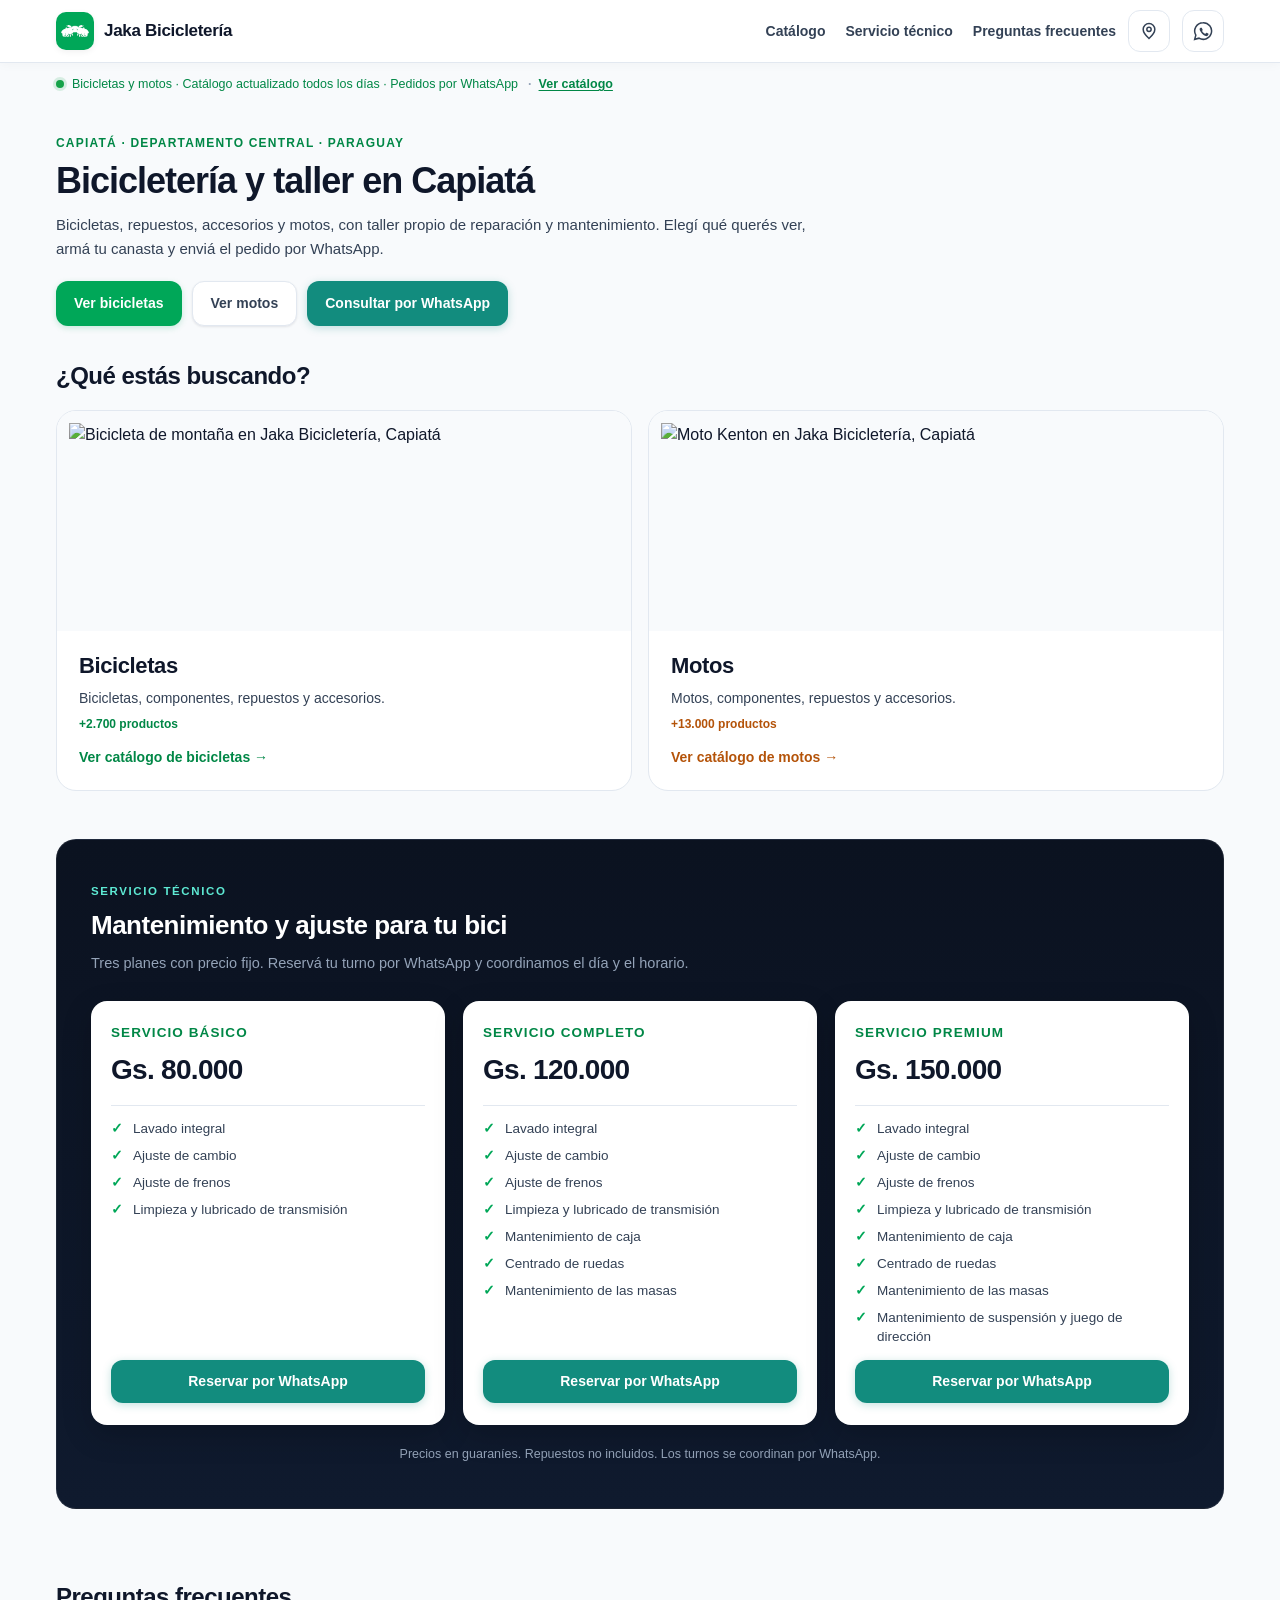
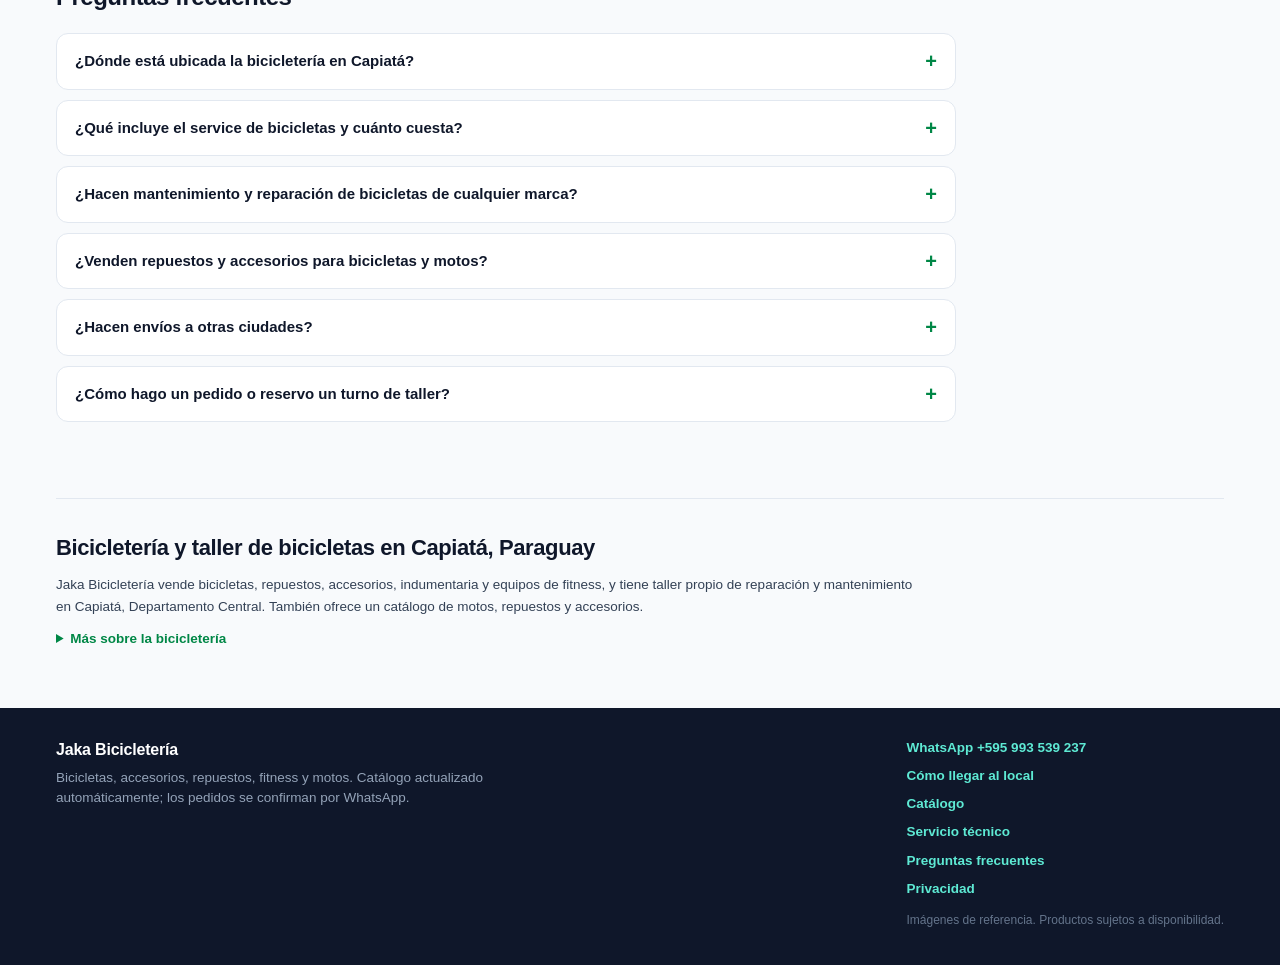
==== tienda/index.html @ 02025a8b "Actualizar version de CSS en la landing" ====
<!doctype html>
<html lang="es-PY">
<head>
<meta charset="utf-8">
<meta name="viewport" content="width=device-width, initial-scale=1, viewport-fit=cover">
<meta name="theme-color" content="#00a758">
<title>Bicicletería y Taller en Capiatá | Jaka Bicicletería</title>
<meta name="description" content="Venta de bicicletas, repuestos y accesorios y taller de reparación y mantenimiento en Capiatá, Paraguay. Pedidos y turnos por WhatsApp, con envíos a todo el país.">
<meta name="keywords" content="bicicletería Capiatá, bicicletas Capiatá, repuestos de bicicletas Capiatá, taller de bicicletas Capiatá, motos Capiatá, repuestos de motos Capiatá, service de bicicletas, venta de bicicletas Paraguay">
<meta name="author" content="Jaka Bicicletería">
<meta name="robots" content="index, follow, max-image-preview:large, max-snippet:-1">
<link rel="canonical" href="https://www.bicicleteria.capiata.com.py/">
<link rel="alternate" hreflang="es_PY" href="https://www.bicicleteria.capiata.com.py/">
<link rel="alternate" hreflang="es_AR" href="https://www.bicicleteria.com.ar/">
<link rel="alternate" hreflang="x-default" href="https://www.bicicleteria.capiata.com.py/">
<link rel="sitemap" type="application/xml" href="/sitemap.xml">

<!-- Open Graph -->
<meta property="og:type" content="website">
<meta property="og:site_name" content="Jaka Bicicletería">
<meta property="og:title" content="Bicicletería y taller en Capiatá | Jaka Bicicletería">
<meta property="og:description" content="Bicicletas, repuestos, accesorios y motos en Capiatá. Taller con turnos por WhatsApp y envíos a todo el Paraguay.">
<meta property="og:url" content="https://www.bicicleteria.capiata.com.py/">
<meta property="og:locale" content="es_PY">
<meta property="og:image" content="https://www.bicicleteria.capiata.com.py/assets/jaka-og.png">
<meta property="og:image:secure_url" content="https://www.bicicleteria.capiata.com.py/assets/jaka-og.png">
<meta property="og:image:width" content="1200">
<meta property="og:image:height" content="630">
<meta property="og:image:alt" content="Jaka Bicicletería, bicicletería y taller de bicicletas en Capiatá, Paraguay">

<!-- Twitter Cards -->
<meta name="twitter:card" content="summary_large_image">
<meta name="twitter:title" content="Bicicletería y taller en Capiatá | Jaka Bicicletería">
<meta name="twitter:description" content="Bicicletas, repuestos, accesorios y motos en Capiatá. Taller con turnos por WhatsApp.">
<meta name="twitter:image" content="https://www.bicicleteria.capiata.com.py/assets/jaka-og.png">
<meta name="twitter:image:alt" content="Jaka Bicicletería en Capiatá">

<!-- Geolocalización (SEO local) -->
<meta name="geo.region" content="PY-11">
<meta name="geo.placename" content="Capiatá, Departamento Central, Paraguay">
<meta name="geo.position" content="-23.0941;-57.1562">
<meta name="ICBM" content="-23.0941, -57.1562">

<link rel="icon" type="image/png" sizes="32x32" href="assets/favicon-32.png">
<link rel="icon" type="image/png" sizes="192x192" href="assets/favicon-192.png">
<link rel="apple-touch-icon" sizes="180x180" href="assets/apple-touch-icon.png">
<link rel="shortcut icon" href="assets/favicon.ico">
<link rel="manifest" href="manifest.json">
<link rel="stylesheet" href="assets/estilos.css?v=20261116e">
<link rel="preconnect" href="https://www.ciclovia.com.py" crossorigin>
<link rel="preconnect" href="https://www.chacomer.com.py" crossorigin>
<link rel="dns-prefetch" href="https://www.ciclovia.com.py">
<link rel="dns-prefetch" href="https://www.chacomer.com.py">

<!-- Datos estructurados: negocio local (BikeStore) -->
<script type="application/ld+json">
{
  "@context": "https://schema.org",
  "@type": "BikeStore",
  "@id": "https://www.bicicleteria.capiata.com.py/#bicicleteria",
  "name": "Jaka Bicicletería",
  "alternateName": "Jaka Bicicletería Capiatá",
  "description": "Bicicletería y taller de reparación y mantenimiento en Capiatá, Paraguay. Venta de bicicletas MTB, ruta, urbanas y eléctricas, motos Kenton y Yamaha, repuestos, accesorios, indumentaria y equipos de fitness. Pedidos y turnos por WhatsApp.",
  "url": "https://www.bicicleteria.capiata.com.py/",
  "telephone": "+595993539237",
  "priceRange": "Desde Gs. 100.000",
  "currenciesAccepted": "PYG",
  "paymentAccepted": "efectivo, transferencia bancaria, Pago Fácil, Pago Fácil QR",
  "image": ["https://www.bicicleteria.capiata.com.py/assets/jaka-og.png"],
  "logo": "https://www.bicicleteria.capiata.com.py/assets/jaka-icono.png",
  "address": {
    "@type": "PostalAddress",
    "streetAddress": "Calle Principal, esq. Av. Central",
    "addressLocality": "Capiatá",
    "addressRegion": "Departamento Central",
    "postalCode": "40200",
    "addressCountry": "PY"
  },
  "geo": {
    "@type": "GeoCoordinates",
    "latitude": -23.0941,
    "longitude": -57.1562
  },
  "hasMap": "https://maps.app.goo.gl/fmhizu2Qwd3aCJEZ9",
  "openingHoursSpecification": [
    {
      "@type": "OpeningHoursSpecification",
      "dayOfWeek": ["Monday", "Tuesday", "Wednesday", "Thursday", "Friday", "Saturday"],
      "opens": "08:00",
      "closes": "18:00"
    }
  ],
  "areaServed": [
    { "@type": "City", "name": "Capiatá" },
    { "@type": "City", "name": "San Lorenzo" },
    { "@type": "City", "name": "Itauguá" },
    { "@type": "City", "name": "J. Augusto Saldívar" }
  ],
  "sameAs": [
    "https://wa.me/595993539237"
  ]
}
</script>

<!-- Datos estructurados: preguntas frecuentes (AEO) -->
<script type="application/ld+json">
{
  "@context": "https://schema.org",
  "@type": "FAQPage",
  "@id": "https://www.bicicleteria.capiata.com.py/#faq",
  "mainEntity": [
    {
      "@type": "Question",
      "name": "¿Dónde está ubicada la bicicletería en Capiatá?",
      "acceptedAnswer": {
        "@type": "Answer",
        "text": "Estamos en Capiatá, Departamento Central, Paraguay. En el enlace de “Cómo llegar” tenés la ubicación exacta del local en Google Maps y la referencia para llegar."
      }
    },
    {
      "@type": "Question",
      "name": "¿Qué incluye el service de bicicletas y cuánto cuesta?",
      "acceptedAnswer": {
        "@type": "Answer",
        "text": "Tenemos tres planes: Básico Gs. 80.000, Completo Gs. 120.000 y Premium Gs. 150.000. El Básico incluye lavado integral, ajuste de cambio y frenos, y lubricado de transmisión; los otros suman caja, ruedas, masas y suspensión."
      }
    },
    {
      "@type": "Question",
      "name": "¿Hacen mantenimiento y reparación de bicicletas de cualquier marca?",
      "acceptedAnswer": {
        "@type": "Answer",
        "text": "Sí, trabajamos con bicicletas de todas las marcas y modelos, incluidas MTB, ruta, urbanas, infantiles y eléctricas. Coordinamos el diagnóstico por WhatsApp antes de intervenir."
      }
    },
    {
      "@type": "Question",
      "name": "¿Venden repuestos y accesorios para bicicletas y motos?",
      "acceptedAnswer": {
        "@type": "Answer",
        "text": "Sí, tenemos más de 2.700 productos de bicicletas y accesorios y más de 13.000 productos de motos, repuestos y accesorios. Si no encontrás algo en el catálogo, consultanos por WhatsApp y lo buscamos."
      }
    },
    {
      "@type": "Question",
      "name": "¿Hacen envíos a otras ciudades?",
      "acceptedAnswer": {
        "@type": "Answer",
        "text": "Hacemos envíos a todo el Paraguay, coordinados por WhatsApp al +595 993 539 237. En Capiatá y alrededores también podés retirar en el local."
      }
    },
    {
      "@type": "Question",
      "name": "¿Cómo hago un pedido o reservo un turno de taller?",
      "acceptedAnswer": {
        "@type": "Answer",
        "text": "Elegí Bicicletas o Motos, armá tu canasta y enviá el pedido por WhatsApp, o escribinos directo para reservar un turno de taller. Te confirmamos disponibilidad, precio y forma de entrega antes de cerrar la compra."
      }
    }
  ]
}
</script>

<!-- Datos estructurados: sitio web -->
<script type="application/ld+json">
{
  "@context": "https://schema.org",
  "@type": "WebSite",
  "@id": "https://www.bicicleteria.capiata.com.py/#website",
  "url": "https://www.bicicleteria.capiata.com.py/",
  "name": "Jaka Bicicletería",
  "inLanguage": "es-PY",
  "publisher": { "@id": "https://www.bicicleteria.capiata.com.py/#bicicleteria" }
}
</script>

<!-- Meta Pixel -->
<script>
!function(f,b,e,v,n,t,s){if(f.fbq)return;n=f.fbq=function(){n.callMethod?
n.callMethod.apply(n,arguments):n.queue.push(arguments)};if(!f._fbq)f._fbq=n;
n.push=n;n.loaded=!0;n.version='2.0';n.queue=[];t=b.createElement(e);t.async=!0;
t.src=v;s=b.getElementsByTagName(e)[0];s.parentNode.insertBefore(t,s)}(window,
document,'script','https://connect.facebook.net/en_US/fbevents.js');
fbq('init', '1521450706425502');
fbq('track', 'PageView');
</script>
<noscript><img height="1" width="1" style="display:none" alt="" aria-hidden="true"
src="https://www.facebook.com/tr?id=1521450706425502&ev=PageView&noscript=1"/></noscript>
</head>
<body>

<!-- ================= Encabezado ================= -->
<header class="cabecera">
  <div class="cabecera__barra">
    <a class="marca" href="index.html">
      <img class="marca__logo" src="assets/jaka-icono.png" alt="Jaka Bicicletería — bicicletería y taller en Capiatá" width="36" height="36">
      <span class="marca__texto">Jaka Bicicletería</span>
    </a>

    <nav class="landing-nav" aria-label="Secciones">
      <a href="tienda.html">Catálogo</a>
      <a href="#servicio-tecnico">Servicio técnico</a>
      <a href="#faq">Preguntas frecuentes</a>
    </nav>

    <a class="icono-btn" id="landing-ubicacion" href="https://maps.app.goo.gl/fmhizu2Qwd3aCJEZ9" target="_blank" rel="noopener" aria-label="Cómo llegar al local" title="Cómo llegar">
      <svg viewBox="0 0 24 24" aria-hidden="true"><path d="M12 21s7-6.1 7-11a7 7 0 1 0-14 0c0 4.9 7 11 7 11Z" fill="none" stroke="currentColor" stroke-width="1.8"/><circle cx="12" cy="10" r="2.6" fill="none" stroke="currentColor" stroke-width="1.8"/></svg>
    </a>
    <a class="icono-btn" href="https://wa.me/595993539237?text=Hola!%20Quiero%20hacer%20una%20consulta." target="_blank" rel="noopener" aria-label="Escribinos por WhatsApp">
      <svg viewBox="0 0 24 24" aria-hidden="true"><path d="M12 2a10 10 0 0 0-8.6 15L2 22l5.2-1.4A10 10 0 1 0 12 2Z" fill="none" stroke="currentColor" stroke-width="1.8"/><path d="M8.5 8.7c.3-.7.6-.7.9-.7h.7c.2 0 .5 0 .7.6s.7 1.7.8 1.8c0 .2.1.3 0 .5l-.4.6c-.1.2-.3.4-.1.7.2.3.7 1.1 1.5 1.8 1 .9 1.8 1.1 2 1.2.2.1.4.1.6-.1l.7-.8c.2-.2.4-.2.6-.1l1.6.8c.2.1.4.2.4.3.1.2.1.8-.2 1.5-.3.7-1.6 1.4-2.2 1.4-.6 0-2.4-.2-4.5-2.2-1.7-1.6-2.6-3.3-2.9-3.9-.3-.6-1-1.9-.7-3Z" fill="currentColor"/></svg>
    </a>
  </div>
</header>

<!-- ================= Aviso superior ================= -->
<div class="tira">
  <span class="tira__punto" aria-hidden="true"></span>
  <span>Bicicletas y motos · Catálogo actualizado todos los días · Pedidos por WhatsApp</span>
  <a class="tira__link" href="tienda.html">Ver catálogo</a>
</div>

<main class="contenedor landing">
  <section class="landing-hero" aria-labelledby="titulo-principal">
    <p class="portada__etiqueta">Capiatá · Departamento Central · Paraguay</p>
    <h1 id="titulo-principal">Bicicletería y taller en Capiatá</h1>
    <p class="portada__texto">Bicicletas, repuestos, accesorios y motos, con taller propio de reparación y mantenimiento. Elegí qué querés ver, armá tu canasta y enviá el pedido por WhatsApp.</p>
    <p class="portada__acciones">
      <a class="btn" href="tienda.html?seccion=bicis">Ver bicicletas</a>
      <a class="btn btn--secundario" href="tienda.html?seccion=motos">Ver motos</a>
      <a class="btn btn--wa" href="https://wa.me/595993539237?text=Hola!%20Quiero%20hacer%20una%20consulta%20en%20Jaka%20Bicicleter%C3%ADa." target="_blank" rel="noopener">Consultar por WhatsApp</a>
    </p>
  </section>

  <section class="eleccion" aria-labelledby="eleccion-titulo">
    <h2 id="eleccion-titulo">¿Qué estás buscando?</h2>
    <div class="eleccion__grid">
      <a class="eleccion__card eleccion__card--foto eleccion__card--bici" href="tienda.html?seccion=bicis">
        <img class="eleccion__foto" src="https://www.ciclovia.com.py/media/catalog/product/a/p/api-v1.1-file-public_files-pim-assets-24-5d-7c-5f-5f7c5d247cff234cfdd64799-images-d3-9f-63-6a-6a639fd37e7c49aa4b03e058-41011085U26NA_BICI_SCOTT_CONTRAIL_160_NARANJA_1b.jpg?quality=85&fit=bounds&height=600&width=600&canvas=600:600" alt="Bicicleta de montaña en Jaka Bicicletería, Capiatá" loading="lazy" width="900" height="600">
        <span class="eleccion__velo" aria-hidden="true"></span>
        <span class="eleccion__info">
          <span class="eleccion__titulo">Bicicletas</span>
          <span class="eleccion__texto">Bicicletas, componentes, repuestos y accesorios.</span>
          <span class="eleccion__meta">+2.700 productos</span>
          <span class="eleccion__cta">Ver catálogo de bicicletas →</span>
        </span>
      </a>
      <a class="eleccion__card eleccion__card--foto eleccion__card--moto" href="tienda.html?seccion=motos">
        <img class="eleccion__foto" src="https://www.chacomer.com.py/media/catalog/product/a/p/api-v1.1-file-public_files-pim-assets-24-5d-7c-5f-5f7c5d247cff234cfdd64799-images-ab-7f-8d-6a-6a8d7fab23218cb40b67c7b7-59012276ROFA_MOTO_KENTON_GO_125_1b.jpg?quality=85&fit=bounds&height=600&width=600&canvas=600:600" alt="Moto Kenton en Jaka Bicicletería, Capiatá" loading="lazy" width="900" height="600">
        <span class="eleccion__velo" aria-hidden="true"></span>
        <span class="eleccion__info">
          <span class="eleccion__titulo">Motos</span>
          <span class="eleccion__texto">Motos, componentes, repuestos y accesorios.</span>
          <span class="eleccion__meta">+13.000 productos</span>
          <span class="eleccion__cta">Ver catálogo de motos →</span>
        </span>
      </a>
    </div>
  </section>

  <section class="servicio" id="servicio-tecnico" aria-labelledby="servicio-titulo">
    <div class="servicio__encabezado">
      <p class="servicio__etiqueta">Servicio técnico</p>
      <h2 id="servicio-titulo">Mantenimiento y ajuste para tu bici</h2>
      <p class="servicio__bajada">Tres planes con precio fijo. Reservá tu turno por WhatsApp y coordinamos el día y el horario.</p>
    </div>
    <div class="servicio__planes">
      <article class="plan">
        <header class="plan__cabecera">
          <h3 class="plan__nombre">Servicio Básico</h3>
          <p class="plan__precio">Gs. 80.000</p>
        </header>
        <ul class="plan__lista">
          <li>Lavado integral</li>
          <li>Ajuste de cambio</li>
          <li>Ajuste de frenos</li>
          <li>Limpieza y lubricado de transmisión</li>
        </ul>
        <a class="btn btn--wa plan__cta" href="https://wa.me/595993539237?text=Hola!%20Quiero%20reservar%20un%20turno%20de%20Servicio%20B%C3%A1sico%20(Gs.%2080.000)." target="_blank" rel="noopener">Reservar por WhatsApp</a>
      </article>
      <article class="plan">
        <header class="plan__cabecera">
          <h3 class="plan__nombre">Servicio Completo</h3>
          <p class="plan__precio">Gs. 120.000</p>
        </header>
        <ul class="plan__lista">
          <li>Lavado integral</li>
          <li>Ajuste de cambio</li>
          <li>Ajuste de frenos</li>
          <li>Limpieza y lubricado de transmisión</li>
          <li>Mantenimiento de caja</li>
          <li>Centrado de ruedas</li>
          <li>Mantenimiento de las masas</li>
        </ul>
        <a class="btn btn--wa plan__cta" href="https://wa.me/595993539237?text=Hola!%20Quiero%20reservar%20un%20turno%20de%20Servicio%20Completo%20(Gs.%20120.000)." target="_blank" rel="noopener">Reservar por WhatsApp</a>
      </article>
      <article class="plan">
        <header class="plan__cabecera">
          <h3 class="plan__nombre">Servicio Premium</h3>
          <p class="plan__precio">Gs. 150.000</p>
        </header>
        <ul class="plan__lista">
          <li>Lavado integral</li>
          <li>Ajuste de cambio</li>
          <li>Ajuste de frenos</li>
          <li>Limpieza y lubricado de transmisión</li>
          <li>Mantenimiento de caja</li>
          <li>Centrado de ruedas</li>
          <li>Mantenimiento de las masas</li>
          <li>Mantenimiento de suspensión y juego de dirección</li>
        </ul>
        <a class="btn btn--wa plan__cta" href="https://wa.me/595993539237?text=Hola!%20Quiero%20reservar%20un%20turno%20de%20Servicio%20Premium%20(Gs.%20150.000)." target="_blank" rel="noopener">Reservar por WhatsApp</a>
      </article>
    </div>
    <p class="servicio__nota">Precios en guaraníes. Repuestos no incluidos. Los turnos se coordinan por WhatsApp.</p>
  </section>

  <section class="faq" id="faq" aria-labelledby="faq-titulo">
    <h2 id="faq-titulo">Preguntas frecuentes</h2>
    <div class="faq__lista">
      <details class="faq__item">
        <summary><h3>¿Dónde está ubicada la bicicletería en Capiatá?</h3></summary>
        <p>Estamos en Capiatá, Departamento Central, Paraguay. En el enlace de “Cómo llegar” tenés la ubicación exacta del local en Google Maps y la referencia para llegar.</p>
      </details>
      <details class="faq__item">
        <summary><h3>¿Qué incluye el service de bicicletas y cuánto cuesta?</h3></summary>
        <p>Tenemos tres planes: Básico Gs. 80.000, Completo Gs. 120.000 y Premium Gs. 150.000. El Básico incluye lavado integral, ajuste de cambio y frenos, y lubricado de transmisión; los otros suman caja, ruedas, masas y suspensión.</p>
      </details>
      <details class="faq__item">
        <summary><h3>¿Hacen mantenimiento y reparación de bicicletas de cualquier marca?</h3></summary>
        <p>Sí, trabajamos con bicicletas de todas las marcas y modelos, incluidas MTB, ruta, urbanas, infantiles y eléctricas. Coordinamos el diagnóstico por WhatsApp antes de intervenir.</p>
      </details>
      <details class="faq__item">
        <summary><h3>¿Venden repuestos y accesorios para bicicletas y motos?</h3></summary>
        <p>Sí, tenemos más de 2.700 productos de bicicletas y accesorios y más de 13.000 productos de motos, repuestos y accesorios. Si no encontrás algo en el catálogo, consultanos por WhatsApp y lo buscamos.</p>
      </details>
      <details class="faq__item">
        <summary><h3>¿Hacen envíos a otras ciudades?</h3></summary>
        <p>Hacemos envíos a todo el Paraguay, coordinados por WhatsApp al +595 993 539 237. En Capiatá y alrededores también podés retirar en el local.</p>
      </details>
      <details class="faq__item">
        <summary><h3>¿Cómo hago un pedido o reservo un turno de taller?</h3></summary>
        <p>Elegí Bicicletas o Motos, armá tu canasta y enviá el pedido por WhatsApp, o escribinos directo para reservar un turno de taller. Te confirmamos disponibilidad, precio y forma de entrega antes de cerrar la compra.</p>
      </details>
    </div>
  </section>

  <section class="seo-local" id="sobre-nosotros" aria-labelledby="seo-local-titulo">
    <h2 id="seo-local-titulo">Bicicletería y taller de bicicletas en Capiatá, Paraguay</h2>
    <p class="seo-local__texto">Jaka Bicicletería vende bicicletas, repuestos, accesorios, indumentaria y equipos de fitness, y tiene taller propio de reparación y mantenimiento en Capiatá, Departamento Central. También ofrece un catálogo de motos, repuestos y accesorios.</p>
    <details class="seo-local__detalle">
      <summary>Más sobre la bicicletería</summary>
      <p class="seo-local__texto">Trabajamos con marcas como Scott, Cannondale, Best, Bravo, Thule y Shimano, entre otras, y actualizamos el catálogo y los precios todos los días.</p>
      <h3>Venta de bicicletas, repuestos y accesorios</h3>
      <p class="seo-local__texto">Encontrá bicicletas MTB, de ruta, urbanas, infantiles y eléctricas, además de cascos, cubiertas, cámaras, cadenas, frenos, transmisión, portabultos y todo lo necesario para pedalear. Armá tu canasta en la web y enviá el pedido por WhatsApp al +595 993 539 237.</p>
      <h3>Motos, repuestos y accesorios</h3>
      <p class="seo-local__texto">En la sección Motos vas a encontrar repuestos y accesorios para motos, cubiertas, baterías, herramientas, indumentaria de seguridad y motos Kenton y Yamaha.</p>
      <h3>Zona de cobertura</h3>
      <p class="seo-local__texto">Atendemos clientes de Capiatá, San Lorenzo, Itauguá y J. Augusto Saldívar, con envíos coordinados a todo el Paraguay.</p>
    </details>
  </section>
</main>

<!-- ================= Pie ================= -->
<footer class="pie">
  <div class="contenedor pie__interior">
    <div>
      <strong>Jaka Bicicletería</strong>
      <p>Bicicletas, accesorios, repuestos, fitness y motos. Catálogo actualizado automáticamente; los pedidos se confirman por WhatsApp.</p>
    </div>
    <div class="pie__links">
      <a href="https://wa.me/595993539237?text=Hola!%20Quiero%20hacer%20una%20consulta." target="_blank" rel="noopener">WhatsApp +595 993 539 237</a>
      <a href="https://maps.app.goo.gl/fmhizu2Qwd3aCJEZ9" target="_blank" rel="noopener">Cómo llegar al local</a>
      <a href="tienda.html">Catálogo</a>
      <a href="#servicio-tecnico">Servicio técnico</a>
      <a href="#faq">Preguntas frecuentes</a>
      <a href="privacidad.html">Privacidad</a>
      <span class="pie__nota">Imágenes de referencia. Productos sujetos a disponibilidad.</span>
    </div>
  </div>
</footer>

<!-- Service Worker para PWA -->
<script>
// Limpieza: quita service workers viejos que dejaban la tienda "Cargando..." con archivos en caché
if ('serviceWorker' in navigator) {
  navigator.serviceWorker.getRegistrations()
    .then(function (regs) { regs.forEach(function (r) { r.unregister(); }); })
    .catch(function () {});
}
if (window.caches && caches.keys) {
  caches.keys().then(function (claves) { claves.forEach(function (k) { caches.delete(k); }); }).catch(function () {});
}
</script>
<button class="btn-subir" id="btn-subir" aria-label="Volver arriba" title="Volver arriba">
  <svg viewBox="0 0 24 24" fill="none" stroke="currentColor" stroke-width="2.4" stroke-linecap="round" stroke-linejoin="round" aria-hidden="true"><path d="m18 15-6-6-6 6"/></svg>
</button>
<script>
window.addEventListener('scroll', () => {
  const btn = document.getElementById('btn-subir');
  if (btn) btn.classList.toggle('visible', window.scrollY > 320);
}, { passive: true });
document.getElementById('btn-subir')?.addEventListener('click', () => {
  window.scrollTo({ top: 0, behavior: 'smooth' });
});
</script>
</body>
</html>
---- tienda/assets/estilos.css ----
/* =====================================================================
   Jaka Bicicletería — Sistema de Diseño y Estilos de Interfaz (UI/UX)
   Mobile first, alta performance, accesible y sin dependencias externas.
   ===================================================================== */

:root {
  /* Paleta principal */
  --tinta: #0f172a;
  --tinta-suave: #334155;
  --gris: #64748b;
  --gris-claro: #94a3b8;
  --linea: #e2e8f0;
  --linea-fuerte: #cbd5e1;
  --fondo: #f8fafc;
  --blanco: #ffffff;

  /* Verdes (Marca Jaka & WhatsApp) */
  --verde: #00a758;
  --verde-oscuro: #008746;
  --verde-suave: #dcfce7;
  --verde-fondo: #f0fdf4;
  --wa: #25d366;
  --wa-oscuro: #128c7e;
  --wa-fondo: #e8f7f0;

  /* Alertas y Estados */
  --rojo: #dc2626;
  --rojo-oscuro: #b91c1c;
  --rojo-suave: #fee2e2;
  --ambar: #d97706;
  --ambar-oscuro: #b45309;
  --ambar-suave: #fef3c7;
  --azul: #2563eb;
  --azul-suave: #eff6ff;

  /* Sombras y elevaciones */
  --sombra-sm: 0 1px 3px rgba(15, 23, 42, 0.06), 0 1px 2px rgba(15, 23, 42, 0.04);
  --sombra-md: 0 4px 14px rgba(15, 23, 42, 0.07), 0 2px 6px rgba(15, 23, 42, 0.04);
  --sombra-lg: 0 14px 34px rgba(15, 23, 42, 0.12), 0 4px 12px rgba(15, 23, 42, 0.06);
  --sombra-flotante: 0 12px 28px rgba(0, 167, 88, 0.22);

  /* Radios */
  --radio-sm: 8px;
  --radio-md: 12px;
  --radio-lg: 16px;
  --radio-xl: 20px;
  --radio-pill: 999px;

  /* Layout */
  --max: 1200px;
}

/* ------------------------------ Resets & Base ------------------------------ */
*, *::before, *::after { box-sizing: border-box; }
html {
  -webkit-text-size-adjust: 100%;
  scroll-behavior: smooth;
  scroll-padding-top: 130px;
}
@media (prefers-reduced-motion: reduce) {
  html { scroll-behavior: auto; }
  *, *::before, *::after {
    animation-duration: 0.001s !important;
    transition-duration: 0.001s !important;
  }
}

body {
  margin: 0;
  font-family: -apple-system, BlinkMacSystemFont, "Segoe UI", Roboto, "Helvetica Neue", Arial, sans-serif;
  color: var(--tinta);
  background: var(--fondo);
  line-height: 1.5;
  -webkit-font-smoothing: antialiased;
}
body.sin-scroll { overflow: hidden; }
img { max-width: 100%; height: auto; display: block; }
button { font: inherit; color: inherit; }
a { color: inherit; text-decoration: none; }
.oculto { display: none !important; }
.tenue { color: var(--gris); font-weight: 400; }

/* Accesibilidad Focus Visible */
:focus-visible {
  outline: 2px solid var(--verde);
  outline-offset: 2px;
}

/* ------------------------------ Contenedor ------------------------------ */
.contenedor {
  max-width: var(--max);
  margin: 0 auto;
  padding: 0 16px;
}

/* ------------------------------ Cabecera ------------------------------ */
.cabecera {
  position: sticky;
  top: 0;
  z-index: 40;
  background: rgba(255, 255, 255, 0.98);
  backdrop-filter: blur(8px);
  -webkit-backdrop-filter: blur(8px);
  border-bottom: 1px solid var(--linea);
  box-shadow: 0 2px 10px rgba(15, 23, 42, 0.03);
}

.cabecera__barra {
  max-width: var(--max);
  margin: 0 auto;
  display: flex;
  align-items: center;
  gap: 12px;
  padding: 10px 16px;
}

.marca {
  display: flex;
  align-items: center;
  gap: 10px;
  font-weight: 800;
  font-size: 17px;
  letter-spacing: -0.3px;
  flex: 0 0 auto;
  transition: opacity 0.15s;
}
.marca:hover { opacity: 0.9; }
.marca__logo {
  width: 38px;
  height: 38px;
  border-radius: 10px;
  object-fit: cover;
  flex: 0 0 auto;
  box-shadow: 0 2px 6px rgba(0,0,0,0.06);
}
.marca__texto {
  display: flex;
  flex-direction: column;
  line-height: 1.15;
}
.marca__texto strong {
  font-size: 16px;
  color: var(--tinta);
}
.marca__sub {
  font-size: 11px;
  color: var(--verde-oscuro);
  font-weight: 700;
  letter-spacing: 0.04em;
  text-transform: uppercase;
}

/* Buscador interactivo */
.buscador {
  position: relative;
  flex: 1 1 auto;
  min-width: 0;
}
.buscador__icono {
  position: absolute;
  left: 14px;
  top: 50%;
  transform: translateY(-50%);
  width: 18px;
  height: 18px;
  color: var(--gris-claro);
  pointer-events: none;
  transition: color 0.15s;
}
.buscador input {
  width: 100%;
  height: 42px;
  border: 1px solid var(--linea);
  background: #f1f5f9;
  border-radius: var(--radio-pill);
  padding: 0 38px 0 40px;
  font-size: 14px;
  color: var(--tinta);
  outline: none;
  transition: border-color 0.15s, background 0.15s, box-shadow 0.15s;
}
.buscador input:focus {
  border-color: var(--verde);
  background: #fff;
  box-shadow: 0 0 0 3px rgba(0, 167, 88, 0.14);
}
.buscador input:focus ~ .buscador__icono {
  color: var(--verde);
}
.buscador__limpiar {
  position: absolute;
  right: 10px;
  top: 50%;
  transform: translateY(-50%);
  width: 24px;
  height: 24px;
  border: 0;
  border-radius: 50%;
  background: var(--linea-fuerte);
  color: var(--tinta-suave);
  cursor: pointer;
  font-size: 16px;
  font-weight: bold;
  line-height: 1;
  display: grid;
  place-items: center;
  transition: background 0.15s;
}
.buscador__limpiar:hover {
  background: var(--gris-claro);
  color: #fff;
}

/* Botones de acción cabecera */
.icono-btn {
  width: 42px;
  height: 42px;
  flex: 0 0 auto;
  display: grid;
  place-items: center;
  border: 1px solid var(--linea);
  background: #fff;
  border-radius: var(--radio-md);
  cursor: pointer;
  color: var(--tinta-suave);
  transition: background 0.15s, border-color 0.15s, transform 0.1s;
}
.icono-btn:hover {
  background: #f8fafc;
  border-color: var(--linea-fuerte);
  color: var(--tinta);
}
.icono-btn:active { transform: scale(0.96); }
.icono-btn svg { width: 20px; height: 20px; }

.carrito-btn {
  display: flex;
  align-items: center;
  gap: 8px;
  height: 42px;
  flex: 0 0 auto;
  border: 1px solid var(--linea);
  background: #fff;
  border-radius: var(--radio-md);
  padding: 0 12px;
  cursor: pointer;
  font-size: 14px;
  font-weight: 700;
  color: var(--tinta-suave);
  transition: all 0.15s;
}
.carrito-btn:hover {
  background: #f8fafc;
  border-color: var(--linea-fuerte);
  color: var(--tinta);
}
.carrito-btn:active { transform: scale(0.97); }
.carrito-btn svg { width: 20px; height: 20px; }
.carrito-btn__contador {
  min-width: 22px;
  height: 22px;
  padding: 0 6px;
  border-radius: var(--radio-pill);
  background: var(--verde);
  color: #fff;
  font-size: 12px;
  font-weight: 800;
  display: grid;
  place-items: center;
  line-height: 1;
  transition: background 0.2s, transform 0.2s;
}

/* ---------------- Segmentador Principal: Bicicletas vs Motos ---------------- */
.modo-segmentado {
  max-width: var(--max);
  margin: 0 auto;
  padding: 4px 16px 8px;
  display: flex;
  gap: 8px;
}
.modo-segmentado__btn {
  flex: 1;
  display: inline-flex;
  align-items: center;
  justify-content: center;
  gap: 8px;
  padding: 9px 14px;
  border-radius: var(--radio-md);
  border: 1px solid var(--linea);
  background: #fff;
  font-size: 13.5px;
  font-weight: 700;
  color: var(--tinta-suave);
  cursor: pointer;
  transition: all 0.18s ease;
}
.modo-segmentado__btn svg {
  width: 18px;
  height: 18px;
  transition: transform 0.18s ease;
}
.modo-segmentado__btn:hover {
  background: #f8fafc;
  border-color: var(--linea-fuerte);
}
.modo-segmentado__btn[aria-pressed="true"],
.modo-segmentado__btn.activo {
  background: var(--tinta);
  border-color: var(--tinta);
  color: #fff;
  box-shadow: 0 3px 10px rgba(15, 23, 42, 0.18);
}
.modo-segmentado__btn[data-modo="bicis"][aria-pressed="true"],
.modo-segmentado__btn[data-modo="bicis"].activo {
  background: var(--verde-oscuro);
  border-color: var(--verde-oscuro);
}
.modo-segmentado__btn[data-modo="motos"][aria-pressed="true"],
.modo-segmentado__btn[data-modo="motos"].activo {
  background: #0f172a;
  border-color: #0f172a;
}
.modo-segmentado__badge {
  font-size: 11px;
  padding: 2px 7px;
  border-radius: var(--radio-pill);
  background: rgba(255, 255, 255, 0.2);
  color: inherit;
  font-weight: 600;
}

/* ---------------- Navegación de Categorías (Píldoras) ---------------- */
.categorias {
  display: flex;
  gap: 8px;
  overflow-x: auto;
  padding: 4px 16px 10px;
  max-width: var(--max);
  margin: 0 auto;
  scrollbar-width: none;
  -ms-overflow-style: none;
  scroll-behavior: smooth;
}
.categorias::-webkit-scrollbar { display: none; }

.cat-btn {
  flex: 0 0 auto;
  border: 1px solid var(--linea);
  background: #fff;
  color: var(--tinta-suave);
  padding: 8px 15px;
  border-radius: var(--radio-pill);
  font-size: 13.5px;
  font-weight: 600;
  cursor: pointer;
  white-space: nowrap;
  display: inline-flex;
  align-items: center;
  gap: 6px;
  transition: all 0.15s ease;
  user-select: none;
}
.cat-btn:hover {
  border-color: var(--linea-fuerte);
  background: #f8fafc;
  color: var(--tinta);
}
.cat-btn[aria-pressed="true"] {
  background: var(--verde);
  border-color: var(--verde);
  color: #fff;
  box-shadow: 0 3px 10px rgba(0, 167, 88, 0.22);
}
.cat-btn--oferta {
  border-color: #fecaca;
  color: var(--rojo-oscuro);
}
.cat-btn--oferta[aria-pressed="true"] {
  background: var(--rojo);
  border-color: var(--rojo);
  color: #fff;
  box-shadow: 0 3px 10px rgba(220, 38, 38, 0.25);
}
.cat-btn__n {
  font-weight: 600;
  opacity: 0.7;
  font-size: 12px;
}
.cat-btn[aria-pressed="true"] .cat-btn__n {
  opacity: 0.95;
  background: rgba(255, 255, 255, 0.25);
  padding: 1px 6px;
  border-radius: var(--radio-pill);
}

/* Subcategorías */
.subcategorias {
  display: none;
  gap: 6px;
  overflow-x: auto;
  padding: 2px 16px 10px;
  max-width: var(--max);
  margin: 0 auto;
  scrollbar-width: none;
}
.subcategorias.visible { display: flex; }
.subcategorias::-webkit-scrollbar { display: none; }

.sub-btn {
  flex: 0 0 auto;
  border: 1px solid var(--linea);
  background: #f1f5f9;
  color: var(--tinta-suave);
  padding: 6px 12px;
  border-radius: var(--radio-pill);
  font-size: 12.5px;
  font-weight: 600;
  cursor: pointer;
  white-space: nowrap;
  transition: all 0.15s;
}
.sub-btn:hover {
  background: #e2e8f0;
  color: var(--tinta);
}
.sub-btn[aria-pressed="true"] {
  background: var(--verde-suave);
  color: var(--verde-oscuro);
  border-color: #86efac;
  font-weight: 700;
}
.sub-btn .n {
  color: var(--gris);
  font-weight: 500;
  font-size: 11px;
  margin-left: 3px;
}

/* ---------------- Tira superior informativa ---------------- */
.tira {
  max-width: var(--max);
  margin: 12px auto 4px;
  padding: 0 16px;
  display: flex;
  align-items: center;
  gap: 8px;
  font-size: 12.5px;
  color: var(--verde-oscuro);
}
.tira__punto {
  width: 8px;
  height: 8px;
  border-radius: 50%;
  background: #16a34a;
  box-shadow: 0 0 0 3px rgba(22, 163, 74, 0.15);
  flex: 0 0 auto;
  animation: pulsoPunto 2s infinite;
}
@keyframes pulsoPunto {
  0%, 100% { transform: scale(1); opacity: 1; }
  50% { transform: scale(1.15); opacity: 0.8; }
}
.tira__link {
  color: var(--verde-oscuro);
  font-weight: 700;
  text-decoration: underline;
  text-underline-offset: 2px;
  margin-left: 2px;
  white-space: nowrap;
}
.tira__link::before {
  content: "·";
  margin-right: 7px;
  color: var(--gris-claro);
  text-decoration: none;
  display: inline-block;
}
.tira__link:hover { color: var(--verde); }

/* ---------------- Búsquedas rápidas y sugerencias ---------------- */
.chips-busqueda {
  display: flex;
  align-items: center;
  gap: 6px;
  overflow-x: auto;
  padding: 6px 0 10px;
  margin-top: 4px;
  scrollbar-width: none;
}
.chips-busqueda::-webkit-scrollbar { display: none; }
.chips-busqueda__titulo {
  font-size: 11.5px;
  color: var(--gris);
  font-weight: 700;
  text-transform: uppercase;
  letter-spacing: 0.04em;
  white-space: nowrap;
  flex: 0 0 auto;
  margin-right: 2px;
}
.chip-busqueda {
  flex: 0 0 auto;
  padding: 4px 10px;
  border-radius: var(--radio-pill);
  background: #fff;
  border: 1px solid var(--linea);
  font-size: 12px;
  color: var(--tinta-suave);
  font-weight: 600;
  cursor: pointer;
  white-space: nowrap;
  transition: all 0.15s ease;
}
.chip-busqueda:hover {
  background: var(--verde-fondo);
  border-color: var(--verde);
  color: var(--verde-oscuro);
}

/* ---------------- Barra de Filtros Activos ---------------- */
.filtros-activos {
  display: none;
  align-items: center;
  flex-wrap: wrap;
  gap: 8px;
  background: #f1f5f9;
  border: 1px solid var(--linea);
  border-radius: var(--radio-md);
  padding: 8px 12px;
  margin: 10px 0 14px;
}
.filtros-activos.visible { display: flex; }
.filtros-activos__etiqueta {
  font-size: 12px;
  font-weight: 700;
  color: var(--tinta-suave);
  display: flex;
  align-items: center;
  gap: 4px;
}
.filtro-tag {
  display: inline-flex;
  align-items: center;
  gap: 6px;
  background: #fff;
  border: 1px solid var(--linea-fuerte);
  border-radius: var(--radio-pill);
  padding: 3px 9px 3px 11px;
  font-size: 12px;
  font-weight: 600;
  color: var(--tinta);
}
.filtro-tag__quitar {
  border: 0;
  background: none;
  cursor: pointer;
  color: var(--gris);
  padding: 0;
  display: grid;
  place-items: center;
  font-size: 14px;
  line-height: 1;
  border-radius: 50%;
  width: 16px;
  height: 16px;
}
.filtro-tag__quitar:hover {
  background: var(--rojo-suave);
  color: var(--rojo);
}
.filtros-activos__limpiar {
  border: 0;
  background: none;
  color: var(--rojo-oscuro);
  font-size: 12px;
  font-weight: 700;
  cursor: pointer;
  text-decoration: underline;
  padding: 2px 6px;
  margin-left: auto;
}

/* ---------------- Encabezado de Sección ---------------- */
.encabezado-seccion {
  display: flex;
  align-items: flex-end;
  justify-content: space-between;
  gap: 14px;
  flex-wrap: wrap;
  margin: 12px 0 14px;
}
h1.titulo-pagina {
  font-size: 22px;
  letter-spacing: -0.4px;
  margin: 4px 0 12px;
  color: var(--tinta);
}
#titulo-seccion {
  font-size: 24px;
  letter-spacing: -0.5px;
  margin: 0 0 2px;
}
.subtitulo {
  margin: 0;
  color: var(--gris);
  font-size: 13.5px;
}

.controles {
  display: flex;
  gap: 10px;
  align-items: flex-end;
  flex-wrap: wrap;
}
.control {
  display: flex;
  flex-direction: column;
  gap: 4px;
  font-size: 11.5px;
  color: var(--gris);
  font-weight: 700;
}
.control select {
  height: 38px;
  border: 1px solid var(--linea);
  background: #fff;
  border-radius: var(--radio-sm);
  padding: 0 30px 0 12px;
  font-size: 13px;
  color: var(--tinta);
  appearance: none;
  cursor: pointer;
  background-image: url("data:image/svg+xml,%3Csvg xmlns='http://www.w3.org/2000/svg' width='12' height='12' viewBox='0 0 24 24' fill='none' stroke='%2364748b' stroke-width='2.4'%3E%3Cpath d='m6 9 6 6 6-6'/%3E%3C/svg%3E");
  background-repeat: no-repeat;
  background-position: right 10px center;
  transition: border-color 0.15s;
}
.control select:focus {
  border-color: var(--verde);
  outline: none;
}
.control--check {
  flex-direction: row;
  align-items: center;
  gap: 7px;
  height: 38px;
  padding: 0 12px;
  border: 1px solid var(--linea);
  border-radius: var(--radio-sm);
  background: #fff;
  font-size: 12.5px;
  color: var(--tinta-suave);
  cursor: pointer;
  user-select: none;
  transition: border-color 0.15s, background 0.15s;
}
.control--check:hover {
  background: #f8fafc;
  border-color: var(--linea-fuerte);
}
.control--check input {
  accent-color: var(--verde);
  width: 16px;
  height: 16px;
  margin: 0;
  cursor: pointer;
}

/* ---------------- Skeleton Loading UI ---------------- */
.skeleton-grilla {
  display: grid;
  gap: 14px;
  grid-template-columns: repeat(2, minmax(0, 1fr));
  padding: 10px 0 30px;
}
@media (min-width: 640px) { .skeleton-grilla { grid-template-columns: repeat(3, minmax(0, 1fr)); gap: 16px; } }
@media (min-width: 900px) { .skeleton-grilla { grid-template-columns: repeat(4, minmax(0, 1fr)); } }
@media (min-width: 1150px) { .skeleton-grilla { grid-template-columns: repeat(5, minmax(0, 1fr)); } }

.skeleton-card {
  background: #fff;
  border: 1px solid var(--linea);
  border-radius: var(--radio-lg);
  overflow: hidden;
  display: flex;
  flex-direction: column;
}
.skeleton-foto {
  aspect-ratio: 1/1;
  background: linear-gradient(90deg, #f1f5f9 25%, #e2e8f0 50%, #f1f5f9 75%);
  background-size: 200% 100%;
  animation: skeletonBrillo 1.6s infinite ease-in-out;
}
.skeleton-info {
  padding: 12px;
  display: flex;
  flex-direction: column;
  gap: 8px;
  flex: 1;
}
.skeleton-linea {
  height: 12px;
  background: linear-gradient(90deg, #f1f5f9 25%, #e2e8f0 50%, #f1f5f9 75%);
  background-size: 200% 100%;
  animation: skeletonBrillo 1.6s infinite ease-in-out;
  border-radius: 4px;
}
.skeleton-linea--chica { width: 40%; }
.skeleton-linea--media { width: 75%; height: 16px; }
.skeleton-linea--precio { width: 50%; height: 20px; margin-top: auto; }
.skeleton-linea--btn { width: 100%; height: 36px; border-radius: var(--radio-sm); margin-top: 6px; }

@keyframes skeletonBrillo {
  0% { background-position: 200% 0; }
  100% { background-position: -200% 0; }
}

/* Spinner tradicional */
.estado-carga {
  display: flex;
  flex-direction: column;
  align-items: center;
  gap: 12px;
  padding: 40px 0;
  color: var(--gris);
  font-size: 14px;
}
.spinner {
  width: 32px;
  height: 32px;
  border: 3px solid var(--linea);
  border-top-color: var(--verde);
  border-radius: 50%;
  animation: girar 0.8s linear infinite;
}
@keyframes girar { to { transform: rotate(360deg); } }

/* ---------------- Grilla de Productos y Tarjetas ---------------- */
.grilla {
  display: grid;
  gap: 14px;
  grid-template-columns: repeat(2, minmax(0, 1fr));
}
@media (min-width: 640px) { .grilla { grid-template-columns: repeat(3, minmax(0, 1fr)); gap: 16px; } }
@media (min-width: 900px) { .grilla { grid-template-columns: repeat(4, minmax(0, 1fr)); } }
@media (min-width: 1150px) { .grilla { grid-template-columns: repeat(5, minmax(0, 1fr)); } }

.card {
  background: #fff;
  border: 1px solid var(--linea);
  border-radius: var(--radio-lg);
  overflow: hidden;
  display: flex;
  flex-direction: column;
  transition: box-shadow 0.2s ease, transform 0.2s ease, border-color 0.2s ease;
  position: relative;
}
.card:hover {
  box-shadow: var(--sombra-md);
  transform: translateY(-3px);
  border-color: var(--linea-fuerte);
}

/* Resaltado cuando ya está en la canasta */
.card.card--en-canasta {
  border-color: #86efac;
  box-shadow: 0 0 0 1.5px var(--verde), var(--sombra-sm);
  background: #fcfffd;
}
.card__badge-canasta {
  position: absolute;
  top: 8px;
  left: 8px;
  z-index: 3;
  background: var(--verde-oscuro);
  color: #fff;
  font-size: 10px;
  font-weight: 800;
  padding: 2px 7px;
  border-radius: var(--radio-pill);
  display: inline-flex;
  align-items: center;
  gap: 4px;
  box-shadow: 0 2px 6px rgba(0, 137, 74, 0.35);
}

.card__foto {
  position: relative;
  aspect-ratio: 1/1;
  background: #f8fafc;
  padding: 12px;
  display: grid;
  place-items: center;
  cursor: pointer;
  overflow: hidden;
}
.card__foto img {
  width: 100%;
  height: 100%;
  object-fit: contain;
  mix-blend-mode: multiply;
  transition: transform 0.28s ease;
}
.card:hover .card__foto img {
  transform: scale(1.05);
}

/* Badges sobre la foto */
.card__off {
  position: absolute;
  top: 8px;
  left: 8px;
  background: var(--rojo);
  color: #fff;
  font-size: 11px;
  font-weight: 800;
  padding: 3px 7px;
  border-radius: var(--radio-sm);
  letter-spacing: 0.2px;
  box-shadow: 0 2px 6px rgba(220, 38, 38, 0.3);
  z-index: 2;
}
.card.card--en-canasta .card__off {
  top: 32px; /* Espacio para el badge de canasta */
}

.card__estado {
  position: absolute;
  top: 8px;
  right: 8px;
  font-size: 10px;
  font-weight: 700;
  padding: 3px 8px;
  border-radius: var(--radio-pill);
  background: #ecfdf5;
  color: #047857;
  white-space: nowrap;
  z-index: 2;
}
.card__estado--agotado {
  background: var(--rojo-suave);
  color: var(--rojo-oscuro);
}
.card__estado--consultar {
  background: var(--ambar-suave);
  color: var(--ambar-oscuro);
}

.card__info {
  padding: 12px 14px 14px;
  display: flex;
  flex-direction: column;
  gap: 5px;
  flex: 1;
}
.card__marca {
  font-size: 10.5px;
  letter-spacing: 0.08em;
  text-transform: uppercase;
  color: var(--gris);
  font-weight: 700;
  min-height: 14px;
}
.card__nombre {
  font-size: 13.5px;
  line-height: 1.35;
  font-weight: 600;
  margin: 0;
  min-height: 36px;
  display: -webkit-box;
  -webkit-line-clamp: 2;
  -webkit-box-orient: vertical;
  overflow: hidden;
  cursor: pointer;
  color: var(--tinta);
  transition: color 0.15s;
}
.card__nombre:hover { color: var(--verde-oscuro); }

.card__precios {
  margin-top: auto;
  display: flex;
  flex-direction: column;
  justify-content: flex-end;
  min-height: 38px;
  padding-top: 4px;
}
.card__antes {
  color: var(--gris-claro);
  font-size: 11.5px;
  text-decoration: line-through;
}
.card__ahora {
  font-size: 17px;
  font-weight: 800;
  letter-spacing: -0.4px;
  color: var(--tinta);
}
.card__sinprecio {
  font-size: 13px;
  font-weight: 700;
  color: var(--ambar-oscuro);
}

/* Acciones en la tarjeta */
.card__acciones {
  display: flex;
  gap: 6px;
  margin-top: 8px;
}
.card__btn {
  flex: 1;
  border: 0;
  border-radius: var(--radio-sm);
  padding: 9px 8px;
  font-size: 12.5px;
  font-weight: 700;
  cursor: pointer;
  transition: background 0.15s, transform 0.1s;
  background: var(--verde);
  color: #fff;
  display: flex;
  align-items: center;
  justify-content: center;
  gap: 5px;
  user-select: none;
}
.card__btn:hover { background: var(--verde-oscuro); }
.card__btn:active { transform: scale(0.97); }

.card__btn--consultar {
  background: #fff;
  color: var(--ambar-oscuro);
  border: 1px solid #fcd34d;
}
.card__btn--consultar:hover { background: var(--ambar-suave); }

.card__btn--wa {
  flex: 0 0 38px;
  background: var(--wa-fondo);
  color: var(--wa-oscuro);
  border: 1px solid #bbf7d0;
  border-radius: var(--radio-sm);
}
.card__btn--wa:hover {
  background: #d3f4e4;
  border-color: #86efac;
}
.card__btn svg { width: 16px; height: 16px; }
.card__btn .corto { display: none; }
@media (max-width: 700px) {
  .card__btn .largo { display: none; }
  .card__btn .corto { display: inline; }
}

/* Stepper en tarjeta cuando ya está en canasta */
.stepper {
  display: flex;
  align-items: center;
  gap: 0;
  flex: 1;
  border: 1px solid #86efac;
  border-radius: var(--radio-sm);
  overflow: hidden;
  background: #fff;
  box-shadow: 0 1px 3px rgba(0,0,0,0.04);
}
.stepper button {
  width: 32px;
  height: 34px;
  border: 0;
  background: #f0fdf4;
  cursor: pointer;
  font-size: 16px;
  font-weight: 800;
  color: var(--verde-oscuro);
  transition: background 0.1s;
  display: grid;
  place-items: center;
}
.stepper button:hover { background: var(--verde-suave); }
.stepper button:active { background: #bbf7d0; }
.stepper span {
  flex: 1;
  text-align: center;
  font-size: 13.5px;
  font-weight: 800;
  color: var(--tinta);
}

/* ---------------- Progreso y Paginación ("Ver más") ---------------- */
.mas {
  display: flex;
  flex-direction: column;
  align-items: center;
  gap: 12px;
  padding: 26px 0 50px;
}
.progreso-productos {
  text-align: center;
  max-width: 280px;
  width: 100%;
}
.progreso-productos p {
  margin: 0 0 6px;
  font-size: 12.5px;
  color: var(--gris);
}
.progreso-productos p strong { color: var(--tinta); }
.barra-progreso {
  width: 100%;
  height: 5px;
  background: var(--linea);
  border-radius: var(--radio-pill);
  overflow: hidden;
}
.barra-progreso__relleno {
  height: 100%;
  background: var(--verde);
  border-radius: var(--radio-pill);
  transition: width 0.3s ease;
}
.mas .btn { min-width: 240px; }

/* Estado vacío */
.vacio {
  text-align: center;
  padding: 60px 20px;
  color: var(--gris);
}
.vacio__emoji { font-size: 42px; margin: 0 0 10px; }
.vacio h2 { font-size: 20px; color: var(--tinta); margin: 0 0 6px; }
.vacio p { margin: 0 0 20px; font-size: 14.5px; max-width: 400px; margin-inline: auto; }

/* ---------------- Botones Principales ---------------- */
.btn {
  display: inline-flex;
  align-items: center;
  justify-content: center;
  gap: 8px;
  border: 0;
  border-radius: var(--radio-md);
  padding: 11px 18px;
  font-size: 14px;
  font-weight: 700;
  cursor: pointer;
  transition: all 0.15s ease;
  background: var(--verde);
  color: #fff;
  box-shadow: 0 2px 6px rgba(0, 167, 88, 0.2);
}
.btn:hover {
  background: var(--verde-oscuro);
  box-shadow: 0 4px 12px rgba(0, 167, 88, 0.3);
}
.btn:active { transform: scale(0.98); }
.btn svg { width: 18px; height: 18px; }

.btn--wa {
  background: var(--wa-oscuro);
  color: #fff;
  box-shadow: 0 2px 8px rgba(18, 140, 126, 0.25);
}
.btn--wa:hover {
  background: #0b6b60;
  box-shadow: 0 4px 14px rgba(18, 140, 126, 0.35);
}

.btn--secundario {
  background: #fff;
  border: 1px solid var(--linea);
  color: var(--tinta-suave);
  box-shadow: var(--sombra-sm);
}
.btn--secundario:hover {
  background: #f8fafc;
  border-color: var(--linea-fuerte);
  color: var(--tinta);
}

.btn--ubicacion {
  background: var(--azul-suave);
  color: var(--azul);
  border: 1px solid #bfdbfe;
  font-size: 13px;
  padding: 10px 14px;
  box-shadow: none;
}
.btn--ubicacion:hover { background: #dbeafe; }

.btn--grande {
  width: 100%;
  padding: 14px 18px;
  font-size: 15px;
}
.btn--chico {
  padding: 8px 12px;
  font-size: 12.5px;
  width: 100%;
  margin-top: 8px;
}

/* ---------------- Barra Flotante de Canasta (Mobile First) ---------------- */
.barra-canasta-movil {
  position: fixed;
  bottom: 16px;
  left: 16px;
  right: 16px;
  z-index: 45;
  background: #0f172a;
  color: #fff;
  border-radius: var(--radio-pill);
  padding: 10px 16px 10px 18px;
  display: flex;
  align-items: center;
  justify-content: space-between;
  gap: 12px;
  box-shadow: 0 10px 30px rgba(15, 23, 42, 0.35);
  transform: translateY(120%);
  opacity: 0;
  pointer-events: none;
  transition: transform 0.28s cubic-bezier(0.2, 0.8, 0.2, 1), opacity 0.28s;
}
.barra-canasta-movil.visible {
  transform: translateY(0);
  opacity: 1;
  pointer-events: auto;
}
@media (min-width: 769px) {
  .barra-canasta-movil { display: none; }
}
.barra-canasta-movil__info {
  display: flex;
  flex-direction: column;
  line-height: 1.2;
}
.barra-canasta-movil__cant {
  font-size: 12px;
  color: #94a3b8;
}
.barra-canasta-movil__monto {
  font-size: 15px;
  font-weight: 800;
  color: #fff;
}
.barra-canasta-movil__btn {
  background: var(--verde);
  color: #fff;
  border: 0;
  border-radius: var(--radio-pill);
  padding: 8px 16px;
  font-size: 13.5px;
  font-weight: 700;
  cursor: pointer;
  display: inline-flex;
  align-items: center;
  gap: 6px;
  transition: background 0.15s;
}
.barra-canasta-movil__btn:hover { background: var(--verde-oscuro); }

/* ---------------- Botón Flotante Volver Arriba ---------------- */
.btn-subir {
  position: fixed;
  right: 18px;
  bottom: 22px;
  z-index: 44;
  width: 44px;
  height: 44px;
  border-radius: 50%;
  background: #fff;
  border: 1px solid var(--linea);
  color: var(--tinta-suave);
  box-shadow: var(--sombra-md);
  display: grid;
  place-items: center;
  cursor: pointer;
  opacity: 0;
  visibility: hidden;
  transform: scale(0.85);
  transition: all 0.2s ease;
}
.btn-subir.visible {
  opacity: 1;
  visibility: visible;
  transform: scale(1);
}
.btn-subir:hover {
  background: var(--verde);
  border-color: var(--verde);
  color: #fff;
  box-shadow: var(--sombra-flotante);
}
.btn-subir svg { width: 20px; height: 20px; }

/* ---------------- Velo y Panel de Canasta (Drawer) ---------------- */
.velo {
  position: fixed;
  inset: 0;
  background: rgba(15, 23, 42, 0.5);
  z-index: 50;
  backdrop-filter: blur(3px);
  -webkit-backdrop-filter: blur(3px);
  animation: aparecer 0.2s ease;
}
@keyframes aparecer { from { opacity: 0; } to { opacity: 1; } }

.panel {
  position: fixed;
  top: 0;
  right: 0;
  bottom: 0;
  width: min(440px, 100%);
  background: #fff;
  z-index: 60;
  display: flex;
  flex-direction: column;
  transform: translateX(102%);
  transition: transform 0.26s cubic-bezier(0.4, 0, 0.2, 1);
  box-shadow: -10px 0 40px rgba(15, 23, 42, 0.16);
}
.panel.abierto { transform: translateX(0); }
.panel__cabecera {
  display: flex;
  align-items: center;
  justify-content: space-between;
  padding: 16px 20px;
  border-bottom: 1px solid var(--linea);
}
.panel__cabecera h2 { font-size: 18px; margin: 0; letter-spacing: -0.3px; }
.panel__cuerpo {
  flex: 1;
  overflow-y: auto;
  padding: 16px 20px;
}
.panel__pie {
  border-top: 1px solid var(--linea);
  padding: 16px 20px 22px;
  background: #fbfcfd;
}
.panel__nota {
  font-size: 11.5px;
  color: var(--gris);
  text-align: center;
  margin: 10px 0 0;
}
.panel__vaciar {
  display: block;
  margin: 10px auto 0;
  border: 0;
  background: none;
  color: var(--gris);
  font-size: 12px;
  text-decoration: underline;
  cursor: pointer;
  padding: 2px;
}
.panel__vaciar:hover { color: var(--rojo); }

/* Ítems dentro de la canasta */
.linea {
  display: flex;
  gap: 12px;
  padding: 12px 0;
  border-bottom: 1px solid #f1f5f9;
}
.linea:last-child { border-bottom: 0; }
.linea__foto {
  width: 64px;
  height: 64px;
  flex: 0 0 64px;
  border: 1px solid var(--linea);
  border-radius: var(--radio-md);
  background: #f8fafc;
  padding: 6px;
  display: grid;
  place-items: center;
  overflow: hidden;
}
.linea__foto img {
  max-width: 100%;
  max-height: 100%;
  object-fit: contain;
  mix-blend-mode: multiply;
}
.linea__info {
  flex: 1;
  min-width: 0;
  display: flex;
  flex-direction: column;
  gap: 4px;
}
.linea__nombre {
  font-size: 13px;
  font-weight: 600;
  line-height: 1.35;
  margin: 0;
  display: -webkit-box;
  -webkit-line-clamp: 2;
  -webkit-box-orient: vertical;
  overflow: hidden;
}
.linea__precio {
  font-size: 14px;
  font-weight: 800;
  color: var(--tinta);
}
.linea__fila {
  display: flex;
  align-items: center;
  justify-content: space-between;
  gap: 8px;
  margin-top: 4px;
}
.linea__quitar {
  border: 0;
  background: none;
  color: var(--gris-claro);
  font-size: 12px;
  cursor: pointer;
  padding: 2px 0;
  text-decoration: underline;
}
.linea__quitar:hover { color: var(--rojo); }

.carrito-vacio {
  text-align: center;
  color: var(--gris);
  padding: 50px 10px;
}
.carrito-vacio__emoji { font-size: 38px; margin: 0 0 10px; }
.carrito-vacio p { margin: 0 0 18px; font-size: 14px; }

.totales {
  display: flex;
  flex-direction: column;
  gap: 6px;
  font-size: 14px;
}
.totales__fila {
  display: flex;
  justify-content: space-between;
  color: var(--tinta-suave);
}
.totales__fila--total {
  font-size: 17px;
  font-weight: 800;
  color: var(--tinta);
  padding-top: 8px;
  border-top: 1px dashed var(--linea-fuerte);
  margin-top: 2px;
}
#btn-finalizar {
  margin-top: 14px;
  width: 100%;
  padding: 13px;
}

/* ---------------- Modales (Checkout & Ficha Producto) ---------------- */
.modal {
  position: fixed;
  inset: 0;
  z-index: 70;
  display: none;
  align-items: center;
  justify-content: center;
  padding: 16px;
  background: rgba(15, 23, 42, 0.55);
  backdrop-filter: blur(4px);
  -webkit-backdrop-filter: blur(4px);
}
.modal.abierto { display: flex; }
.modal__caja {
  background: #fff;
  border-radius: var(--radio-xl);
  width: min(880px, 100%);
  max-height: 90vh;
  display: flex;
  flex-direction: column;
  box-shadow: 0 24px 60px rgba(15, 23, 42, 0.28);
  animation: modalSubir 0.22s cubic-bezier(0.2, 0.8, 0.2, 1);
  overflow: hidden;
}
@keyframes modalSubir {
  from { transform: translateY(16px); opacity: 0.85; }
  to { transform: translateY(0); opacity: 1; }
}

.modal__cabecera {
  display: flex;
  align-items: center;
  justify-content: space-between;
  gap: 10px;
  padding: 16px 20px;
  border-bottom: 1px solid var(--linea);
}
.modal__cabecera h2 { font-size: 18px; margin: 0; letter-spacing: -0.3px; }
.modal__cuerpo {
  padding: 20px;
  overflow-y: auto;
  display: grid;
  gap: 18px;
}
@media (min-width: 760px) {
  .modal__cuerpo { grid-template-columns: 1.25fr 0.9fr; }
}

/* Formularios en Checkout */
.campo {
  display: flex;
  flex-direction: column;
  gap: 5px;
  margin-bottom: 14px;
}
.campo label {
  font-size: 12.5px;
  font-weight: 700;
  color: var(--tinta-suave);
}
.campo input, .campo textarea {
  width: 100%;
  border: 1px solid var(--linea);
  border-radius: var(--radio-sm);
  padding: 11px 13px;
  font-size: 14px;
  font-family: inherit;
  color: var(--tinta);
  outline: none;
  background: #fff;
  transition: border-color 0.15s, box-shadow 0.15s;
}
.campo input:focus, .campo textarea:focus {
  border-color: var(--verde);
  box-shadow: 0 0 0 3px rgba(0, 167, 88, 0.14);
}
.campo textarea { resize: vertical; min-height: 56px; }
.campo.invalido input, .campo.invalido textarea {
  border-color: var(--rojo);
  box-shadow: 0 0 0 3px rgba(220, 38, 38, 0.1);
}
.error { font-size: 11.5px; color: var(--rojo); min-height: 0; }
.error:not(:empty) { min-height: 16px; margin-top: 2px; }

fieldset.campo { border: 0; padding: 0; margin: 0 0 14px; display: block; }
fieldset.campo legend { font-size: 12.5px; font-weight: 700; color: var(--tinta-suave); margin-bottom: 8px; padding: 0; }
.campo--entrega {
  display: grid;
  grid-template-columns: 1fr 1fr;
  gap: 10px;
  align-items: stretch;
}
.campo--entrega legend { grid-column: 1 / -1; }
.campo--entrega .opcion--entrega {
  display: flex;
  align-items: center;
  gap: 11px;
  padding: 12px 13px;
  border: 1.5px solid var(--linea);
  border-radius: 12px;
  background: #fff;
  cursor: pointer;
  position: relative;
  min-height: 64px;
  transition: border-color 0.15s, background 0.15s, box-shadow 0.15s;
}
.campo--entrega .opcion--entrega:hover { border-color: #cbd5e1; background: #f8fafc; }
.campo--entrega input[type="radio"] {
  position: absolute;
  opacity: 0;
  width: 1px;
  height: 1px;
  padding: 0;
  margin: 0;
  border: 0;
  pointer-events: none;
}
.campo--entrega .opcion__icono {
  display: grid;
  place-items: center;
  width: 38px;
  height: 38px;
  border-radius: 10px;
  background: #f1f5f9;
  color: #64748b;
  flex: none;
  transition: background 0.15s, color 0.15s;
}
.campo--entrega .opcion__icono svg { width: 21px; height: 21px; }
.campo--entrega .opcion__texto {
  display: flex;
  flex-direction: column;
  gap: 2px;
  line-height: 1.25;
  min-width: 0;
}
.campo--entrega .opcion__texto strong { font-size: 13.5px; font-weight: 700; color: var(--tinta); }
.campo--entrega .opcion__texto small { font-size: 11.5px; color: var(--gris); }
.campo--entrega .opcion__marca {
  margin-left: auto;
  width: 18px;
  height: 18px;
  border-radius: 50%;
  border: 2px solid #cbd5e1;
  flex: none;
  display: grid;
  place-items: center;
  transition: border-color 0.15s, background 0.15s;
}
.campo--entrega .opcion--entrega:has(input:checked) {
  border-color: var(--verde);
  background: var(--verde-fondo);
  box-shadow: 0 0 0 3px rgba(0, 167, 88, 0.1);
}
.campo--entrega .opcion--entrega:has(input:checked) .opcion__icono { background: var(--verde); color: #fff; }
.campo--entrega .opcion--entrega:has(input:checked) .opcion__marca { border-color: var(--verde); background: var(--verde); }
.campo--entrega .opcion--entrega:has(input:checked) .opcion__marca::after {
  content: "";
  width: 6px;
  height: 6px;
  border-radius: 50%;
  background: #fff;
}
@media (max-width: 560px) {
  .campo--entrega { grid-template-columns: 1fr; }
}

.ayuda { font-size: 11.5px; color: var(--gris); margin: 4px 0 0; line-height: 1.4; }

.resumen {
  background: #f8fafc;
  border: 1px solid var(--linea);
  border-radius: var(--radio-lg);
  padding: 16px;
  height: fit-content;
}
.resumen h3 { font-size: 13.5px; margin: 0 0 12px; text-transform: uppercase; letter-spacing: 0.05em; color: var(--gris); }
.resumen__lineas { display: flex; flex-direction: column; gap: 8px; max-height: 220px; overflow-y: auto; margin-bottom: 12px; }
.resumen__linea { display: flex; justify-content: space-between; gap: 10px; font-size: 13px; }
.resumen__linea span:first-child { flex: 1; min-width: 0; display: -webkit-box; -webkit-line-clamp: 2; -webkit-box-orient: vertical; overflow: hidden; }
.resumen__linea span:last-child { font-weight: 700; white-space: nowrap; }

/* ---------------- Ficha Detallada de Producto (Modal) ---------------- */
.modal__caja--producto {
  width: min(780px, 100%);
}
.modal__caja--producto .modal__cuerpo {
  grid-template-columns: 1fr;
  gap: 20px;
}
@media (min-width: 700px) {
  .modal__caja--producto .modal__cuerpo {
    grid-template-columns: 1fr 1fr;
    align-items: start;
  }
}
.producto-foto {
  background: #f8fafc;
  border: 1px solid var(--linea);
  border-radius: var(--radio-lg);
  padding: 20px;
  display: grid;
  place-items: center;
  aspect-ratio: 1/1;
  overflow: hidden;
}
.producto-foto img {
  max-height: 100%;
  max-width: 100%;
  object-fit: contain;
  mix-blend-mode: multiply;
  transition: transform 0.25s ease;
}
.producto-foto:hover img { transform: scale(1.05); }

.producto-marca {
  font-size: 11.5px;
  letter-spacing: 0.09em;
  text-transform: uppercase;
  color: var(--gris);
  font-weight: 700;
  margin: 0 0 4px;
}
.producto-nombre {
  font-size: 20px;
  line-height: 1.3;
  margin: 0 0 12px;
  letter-spacing: -0.3px;
  color: var(--tinta);
}
.producto-precios {
  display: flex;
  align-items: baseline;
  gap: 10px;
  flex-wrap: wrap;
  margin-bottom: 12px;
}
.producto-precios .ahora {
  font-size: 26px;
  font-weight: 800;
  letter-spacing: -0.6px;
  color: var(--tinta);
}
.producto-precios .antes {
  font-size: 14.5px;
  color: var(--gris-claro);
  text-decoration: line-through;
}
.producto-precios .off {
  background: var(--rojo);
  color: #fff;
  font-size: 12px;
  font-weight: 800;
  padding: 3px 8px;
  border-radius: var(--radio-sm);
}

.producto-meta {
  display: flex;
  flex-wrap: wrap;
  gap: 8px;
  margin: 0 0 16px;
}
.pill {
  font-size: 12px;
  font-weight: 700;
  padding: 4px 10px;
  border-radius: var(--radio-pill);
  background: #f1f5f9;
  color: var(--tinta-suave);
}
.pill--ok { background: #ecfdf5; color: #047857; }
.pill--no { background: var(--rojo-suave); color: var(--rojo-oscuro); }
.pill--consultar { background: var(--ambar-suave); color: var(--ambar-oscuro); }

.producto-confianza {
  border: 1px solid var(--linea);
  background: #f8fafc;
  border-radius: var(--radio-md);
  padding: 10px 12px;
  margin-bottom: 16px;
  display: flex;
  flex-direction: column;
  gap: 6px;
  font-size: 12px;
  color: var(--tinta-suave);
}
.producto-confianza__item {
  display: flex;
  align-items: center;
  gap: 8px;
}

.producto-acciones {
  display: flex;
  gap: 8px;
  flex-wrap: wrap;
}
.producto-acciones .btn {
  flex: 1;
  min-width: 140px;
}
.producto-compartir {
  display: inline-flex;
  align-items: center;
  gap: 6px;
  font-size: 12.5px;
  color: var(--verde-oscuro);
  background: none;
  border: 0;
  cursor: pointer;
  padding: 6px 0;
  margin-top: 10px;
  font-weight: 600;
  text-decoration: underline;
}
.producto-compartir:hover { color: var(--verde); }

/* ---------------- Toast Notificaciones ---------------- */
.toast {
  position: fixed;
  left: 50%;
  bottom: 24px;
  transform: translate(-50%, 20px);
  background: #0f172a;
  color: #fff;
  font-size: 13.5px;
  font-weight: 600;
  padding: 12px 18px;
  border-radius: var(--radio-pill);
  box-shadow: 0 10px 30px rgba(0,0,0,0.25);
  opacity: 0;
  pointer-events: none;
  transition: opacity 0.2s, transform 0.2s;
  z-index: 90;
  max-width: 90vw;
  text-align: center;
  display: flex;
  align-items: center;
  gap: 8px;
}
.toast.visible {
  opacity: 1;
  transform: translate(-50%, 0);
}

/* ---------------- Landing (Inicio) ---------------- */
.landing { padding-bottom: 10px; }
.landing-nav {
  display: none;
  gap: 20px;
  margin-left: auto;
  font-size: 14px;
  font-weight: 600;
}
.landing-nav a { color: var(--tinta-suave); text-decoration: none; transition: color 0.15s; }
.landing-nav a:hover { color: var(--verde-oscuro); }
@media (min-width: 900px) { .landing-nav { display: flex; } }

.landing-hero {
  padding: 36px 0 20px;
}
.portada__etiqueta {
  margin: 0 0 8px;
  font-size: 12px;
  font-weight: 800;
  letter-spacing: 0.1em;
  text-transform: uppercase;
  color: var(--verde-oscuro);
}
.landing-hero h1 {
  font-size: 36px;
  line-height: 1.15;
  letter-spacing: -1px;
  margin: 0 0 12px;
  max-width: 800px;
}
.portada__texto {
  margin: 0 0 20px;
  color: var(--tinta-suave);
  font-size: 15px;
  line-height: 1.6;
  max-width: 780px;
}
.portada__acciones {
  display: flex;
  gap: 10px;
  flex-wrap: wrap;
  margin: 0;
}

/* Tarjetas de Selección en Landing (Bicis vs Motos) */
.eleccion { padding: 12px 0 28px; }
.eleccion h2 { font-size: 24px; letter-spacing: -0.5px; margin: 0 0 16px; }
.eleccion__grid {
  display: grid;
  gap: 16px;
  grid-template-columns: 1fr;
}
@media (min-width: 760px) { .eleccion__grid { grid-template-columns: 1fr 1fr; } }

.eleccion__card--foto {
  display: flex;
  flex-direction: column;
  padding: 0;
  border: 1px solid var(--linea);
  border-radius: var(--radio-xl);
  background: #fff;
  overflow: hidden;
  text-decoration: none;
  color: inherit;
  transition: transform 0.2s, box-shadow 0.2s, border-color 0.2s;
}
.eleccion__card--foto:hover {
  transform: translateY(-4px);
  border-color: var(--verde);
  box-shadow: var(--sombra-lg);
}
.eleccion__foto {
  width: 100%;
  height: 220px;
  object-fit: contain;
  background: #f8fafc;
  padding: 12px;
  transition: transform 0.25s ease;
}
.eleccion__card--foto:hover .eleccion__foto { transform: scale(1.03); }
.eleccion__info {
  display: flex;
  flex-direction: column;
  gap: 6px;
  padding: 18px 22px 22px;
}
.eleccion__titulo { font-size: 22px; font-weight: 800; letter-spacing: -0.4px; }
.eleccion__texto { font-size: 14px; line-height: 1.5; color: var(--tinta-suave); }
.eleccion__meta { font-size: 12px; font-weight: 800; color: var(--verde-oscuro); }
.eleccion__cta { margin-top: 8px; font-size: 14px; font-weight: 800; color: var(--verde-oscuro); }

.eleccion__card--foto.eleccion__card--moto:hover {
  border-color: #b45309;
}
.eleccion__card--foto.eleccion__card--moto .eleccion__meta,
.eleccion__card--foto.eleccion__card--moto .eleccion__cta {
  color: #b45309;
}

/* Servicio Técnico */
.servicio {
  background: linear-gradient(180deg, #0b1220 0%, #0f1a2e 100%);
  border: 1px solid rgba(255, 255, 255, 0.07);
  color: #e2e8f0;
  padding: 38px 34px 44px;
  border-radius: var(--radio-xl);
  margin: 20px 0 30px;
}
@media (max-width: 700px) {
  .servicio { padding: 28px 18px 32px; }
}
.servicio__etiqueta {
  display: inline-block;
  font-size: 11.5px;
  font-weight: 800;
  letter-spacing: 0.14em;
  text-transform: uppercase;
  color: #5eead4;
  margin: 0 0 6px;
}
.servicio h2 { color: #fff; font-size: 26px; letter-spacing: -0.5px; margin: 0 0 8px; }
.servicio__bajada { color: #94a3b8; font-size: 14.5px; margin: 0 0 26px; max-width: 640px; }
.servicio__planes {
  display: grid;
  gap: 16px;
  grid-template-columns: 1fr;
}
@media (min-width: 760px) { .servicio__planes { grid-template-columns: repeat(3, 1fr); gap: 18px; } }

.plan {
  background: #fff;
  color: var(--tinta);
  border-radius: var(--radio-lg);
  padding: 22px 20px;
  display: flex;
  flex-direction: column;
  gap: 14px;
  box-shadow: 0 10px 30px rgba(0, 0, 0, 0.18);
  position: relative;
  transition: transform 0.2s ease, box-shadow 0.2s ease;
}
.plan:hover { transform: translateY(-3px); box-shadow: 0 14px 40px rgba(0,0,0,0.25); }


.plan__cabecera { border-bottom: 1px solid var(--linea); padding-bottom: 14px; }
.plan__nombre { margin: 0; font-size: 13.5px; font-weight: 800; letter-spacing: 0.08em; text-transform: uppercase; color: var(--verde-oscuro); }
.plan__precio { margin: 6px 0 0; font-size: 28px; font-weight: 800; letter-spacing: -0.7px; color: var(--tinta); }
.plan__lista { list-style: none; margin: 0; padding: 0; display: flex; flex-direction: column; gap: 8px; flex: 1; }
.plan__lista li { position: relative; padding-left: 22px; font-size: 13.5px; line-height: 1.4; color: var(--tinta-suave); }
.plan__lista li::before { content: "✓"; position: absolute; left: 0; top: 0; color: var(--verde); font-weight: 800; }
.plan__cta { width: 100%; justify-content: center; text-align: center; }
.servicio__nota { color: #94a3b8; font-size: 12.5px; margin: 20px 0 0; text-align: center; }

/* FAQ */
.faq { padding: 40px 0 46px; border-radius: var(--radio-xl); margin-bottom: 30px; }
.faq h2 { font-size: 24px; letter-spacing: -0.5px; margin: 0 0 18px; }
.faq__lista { display: flex; flex-direction: column; gap: 10px; max-width: 900px; }
.faq__item {
  background: #fff;
  border: 1px solid var(--linea);
  border-radius: var(--radio-md);
  padding: 0 18px;
  transition: border-color 0.15s, box-shadow 0.15s;
}
.faq__item[open] {
  border-color: var(--linea-fuerte);
  box-shadow: var(--sombra-sm);
}
.faq__item summary {
  display: flex;
  align-items: center;
  justify-content: space-between;
  gap: 12px;
  padding: 16px 0;
  cursor: pointer;
  list-style: none;
}
.faq__item summary::-webkit-details-marker { display: none; }
.faq__item summary::after {
  content: "+";
  font-size: 20px;
  font-weight: 700;
  color: var(--verde-oscuro);
  line-height: 1;
}
.faq__item[open] summary::after { content: "–"; }
.faq__item summary h3 { font-size: 15px; margin: 0; font-weight: 700; color: var(--tinta); }
.faq__item p { margin: 0 0 16px; color: var(--tinta-suave); font-size: 14px; line-height: 1.6; max-width: 840px; }

/* SEO Local */
.seo-local { padding: 32px 0 38px; border-top: 1px solid var(--linea); }
.seo-local h2 { font-size: 22px; letter-spacing: -0.4px; margin: 0 0 10px; }
.seo-local h3 { font-size: 15px; margin: 18px 0 6px; color: var(--tinta); }
.seo-local__texto { margin: 0; color: var(--tinta-suave); font-size: 13.5px; line-height: 1.6; max-width: 860px; }
.seo-local__detalle { margin-top: 12px; }
.seo-local__detalle summary { cursor: pointer; font-size: 13.5px; font-weight: 700; color: var(--verde-oscuro); }

/* Pie de página */
.pie { background: #0f172a; color: #cbd5e1; margin-top: 10px; }
.pie__interior {
  display: flex;
  gap: 24px;
  justify-content: space-between;
  flex-wrap: wrap;
  padding: 30px 16px 36px;
  font-size: 13.5px;
}
.pie strong { color: #fff; font-size: 16px; letter-spacing: -0.2px; }
.pie p { margin: 6px 0 0; color: #94a3b8; max-width: 440px; line-height: 1.5; }
.pie__links { display: flex; flex-direction: column; gap: 8px; font-size: 13.5px; }
.pie__links a { color: #5eead4; font-weight: 600; text-decoration: none; }
.pie__links a:hover { text-decoration: underline; }
.pie__nota { color: #64748b; font-size: 12px; margin-top: 4px; }

/* ---------------- Responsive ---------------- */
@media (max-width: 700px) {
  .marca { font-size: 15px; gap: 8px; }
  .marca__logo { width: 34px; height: 34px; border-radius: 8px; }
  .carrito-btn__texto { display: none; }
  h1.titulo-pagina { font-size: 20px; }
  .encabezado-seccion { align-items: flex-start; }
  .controles { width: 100%; }
  .control { flex: 1; }
  .control select { width: 100%; }
  .control--check { flex: 0 0 auto; }
  .tira { font-size: 11.5px; flex-wrap: wrap; row-gap: 2px; }
  .modal { padding: 0; align-items: flex-end; }
  .modal__caja { border-radius: 20px 20px 0 0; max-height: 94vh; width: 100%; }
  .modal__cuerpo { grid-template-columns: 1fr; }
  .panel { width: 100%; }
  .pie__interior { padding-bottom: 80px; } /* Espacio extra por barra flotante */
  .modo-segmentado { padding-inline: 12px; }
  .modo-segmentado__btn { font-size: 12.5px; padding: 8px 10px; }
}

@media (min-width: 701px) {
  .solo-movil { display: none; }
}
@media (max-width: 700px) {
  .solo-escritorio { display: none; }
}
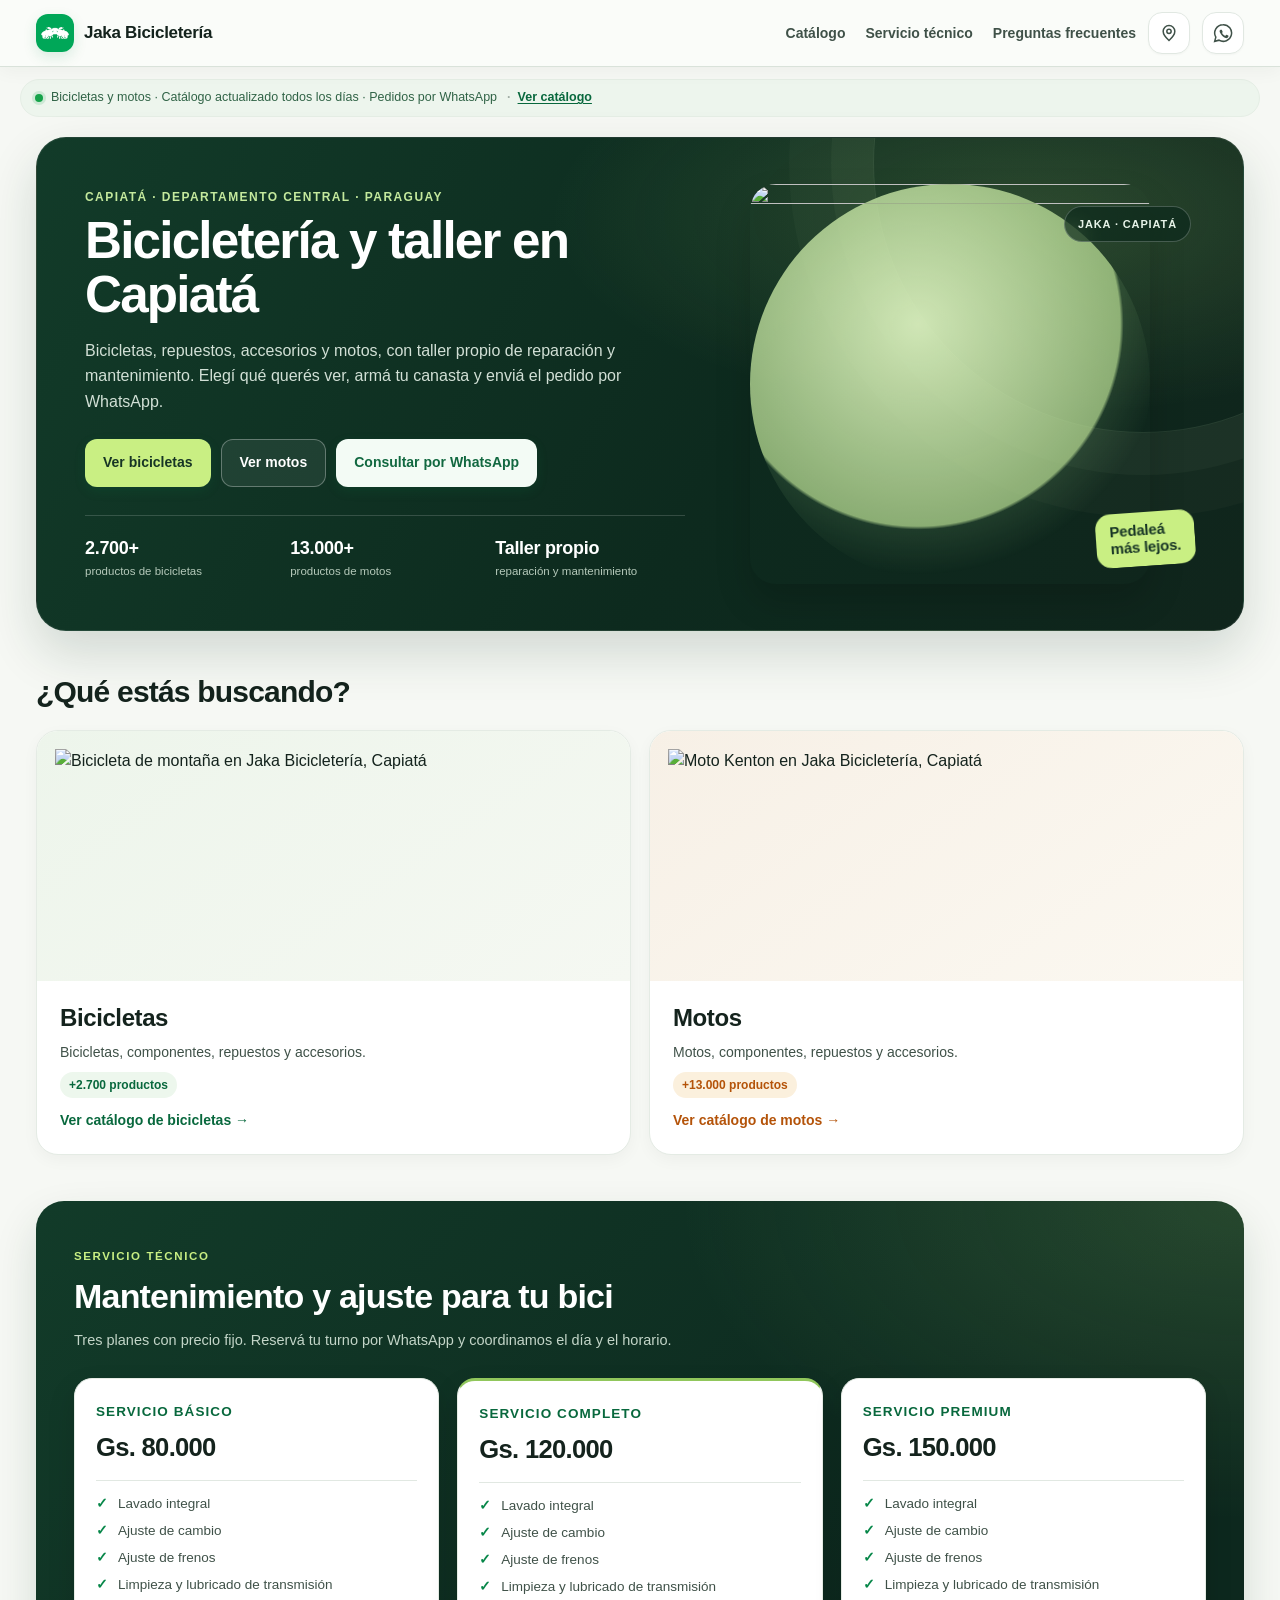
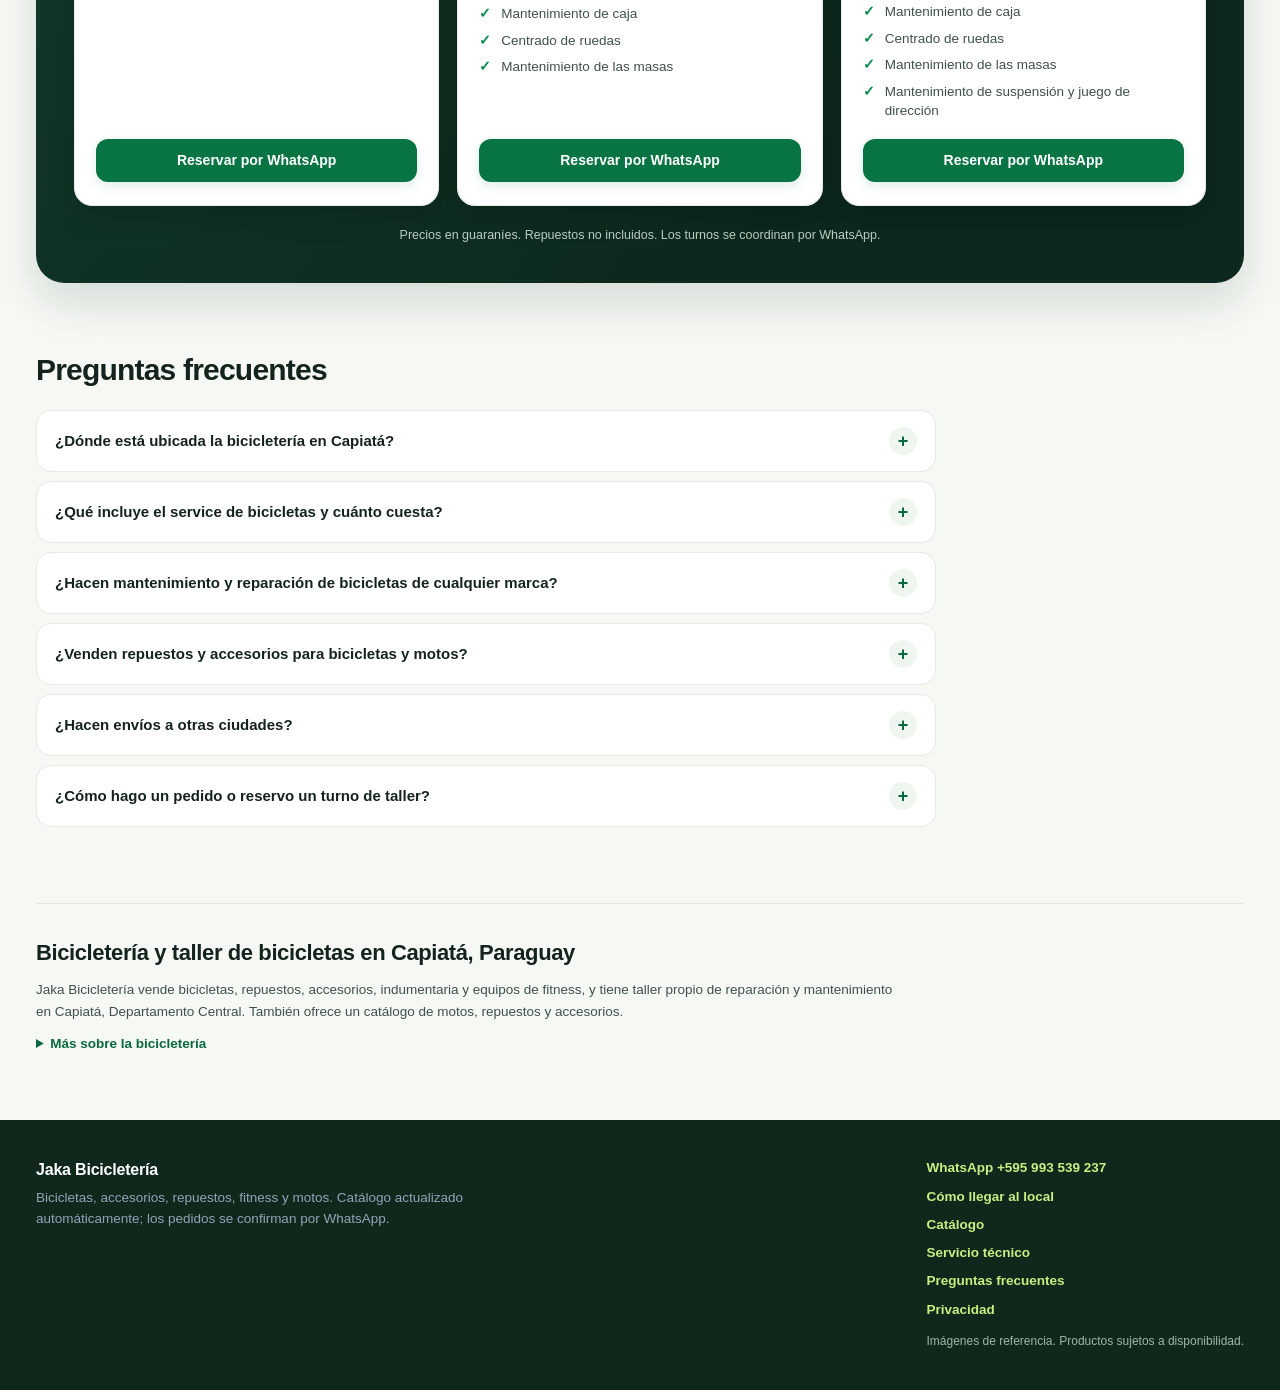
==== commit 55553b3d: "Mejora visual integral de la tienda" ====
--- a/tienda/index.html
+++ b/tienda/index.html
@@ -10,6 +10,12 @@
 <meta name="author" content="Jaka Bicicletería">
 <meta name="robots" content="index, follow, max-image-preview:large, max-snippet:-1">
 <link rel="canonical" href="https://www.bicicleteria.capiata.com.py/">
+<script>
+  // Si alguien entra por /index.html, dejar la URL limpia (/) sin recargar.
+  if (location.pathname.endsWith('/index.html')) {
+    history.replaceState(null, '', location.pathname.replace(/\/index\.html$/, '/') + location.search + location.hash);
+  }
+</script>
 <link rel="alternate" hreflang="es_PY" href="https://www.bicicleteria.capiata.com.py/">
 <link rel="alternate" hreflang="es_AR" href="https://www.bicicleteria.com.ar/">
 <link rel="alternate" hreflang="x-default" href="https://www.bicicleteria.capiata.com.py/">
@@ -46,7 +52,7 @@
 <link rel="apple-touch-icon" sizes="180x180" href="assets/apple-touch-icon.png">
 <link rel="shortcut icon" href="assets/favicon.ico">
 <link rel="manifest" href="manifest.json">
-<link rel="stylesheet" href="assets/estilos.css?v=20261116e">
+<link rel="stylesheet" href="assets/estilos.css?v=20261126b">
 <link rel="preconnect" href="https://www.ciclovia.com.py" crossorigin>
 <link rel="preconnect" href="https://www.chacomer.com.py" crossorigin>
 <link rel="dns-prefetch" href="https://www.ciclovia.com.py">
@@ -192,7 +198,7 @@
 <!-- ================= Encabezado ================= -->
 <header class="cabecera">
   <div class="cabecera__barra">
-    <a class="marca" href="index.html">
+    <a class="marca" href="/">
       <img class="marca__logo" src="assets/jaka-icono.png" alt="Jaka Bicicletería — bicicletería y taller en Capiatá" width="36" height="36">
       <span class="marca__texto">Jaka Bicicletería</span>
     </a>
@@ -221,14 +227,26 @@
 
 <main class="contenedor landing">
   <section class="landing-hero" aria-labelledby="titulo-principal">
-    <p class="portada__etiqueta">Capiatá · Departamento Central · Paraguay</p>
-    <h1 id="titulo-principal">Bicicletería y taller en Capiatá</h1>
-    <p class="portada__texto">Bicicletas, repuestos, accesorios y motos, con taller propio de reparación y mantenimiento. Elegí qué querés ver, armá tu canasta y enviá el pedido por WhatsApp.</p>
-    <p class="portada__acciones">
-      <a class="btn" href="tienda.html?seccion=bicis">Ver bicicletas</a>
-      <a class="btn btn--secundario" href="tienda.html?seccion=motos">Ver motos</a>
-      <a class="btn btn--wa" href="https://wa.me/595993539237?text=Hola!%20Quiero%20hacer%20una%20consulta%20en%20Jaka%20Bicicleter%C3%ADa." target="_blank" rel="noopener">Consultar por WhatsApp</a>
-    </p>
+    <div class="landing-hero__contenido">
+      <p class="portada__etiqueta">Capiatá · Departamento Central · Paraguay</p>
+      <h1 id="titulo-principal">Bicicletería y taller en Capiatá</h1>
+      <p class="portada__texto">Bicicletas, repuestos, accesorios y motos, con taller propio de reparación y mantenimiento. Elegí qué querés ver, armá tu canasta y enviá el pedido por WhatsApp.</p>
+      <p class="portada__acciones">
+        <a class="btn" href="tienda.html?seccion=bicis">Ver bicicletas</a>
+        <a class="btn btn--secundario" href="tienda.html?seccion=motos">Ver motos</a>
+        <a class="btn btn--wa" href="https://wa.me/595993539237?text=Hola!%20Quiero%20hacer%20una%20consulta%20en%20Jaka%20Bicicleter%C3%ADa." target="_blank" rel="noopener">Consultar por WhatsApp</a>
+      </p>
+      <div class="landing-hero__datos" aria-label="Resumen de la tienda">
+        <span><strong>2.700+</strong><small>productos de bicicletas</small></span>
+        <span><strong>13.000+</strong><small>productos de motos</small></span>
+        <span><strong>Taller propio</strong><small>reparación y mantenimiento</small></span>
+      </div>
+    </div>
+    <div class="landing-hero__arte" aria-hidden="true">
+      <span class="landing-hero__sello">Jaka · Capiatá</span>
+      <img src="https://www.ciclovia.com.py/media/catalog/product/a/p/api-v1.1-file-public_files-pim-assets-24-5d-7c-5f-5f7c5d247cff234cfdd64799-images-d3-9f-63-6a-6a639fd37e7c49aa4b03e058-41011085U26NA_BICI_SCOTT_CONTRAIL_160_NARANJA_1b.jpg?quality=85&fit=bounds&height=600&width=600&canvas=600:600" alt="" width="600" height="600" fetchpriority="high">
+      <span class="landing-hero__insignia">Pedaleá<br>más lejos.</span>
+    </div>
   </section>
 
   <section class="eleccion" aria-labelledby="eleccion-titulo">
--- a/tienda/assets/estilos.css
+++ b/tienda/assets/estilos.css
@@ -211,6 +211,13 @@
   color: #fff;
 }
 
+.buscador input::-webkit-search-cancel-button,
+.buscador input::-webkit-search-decoration {
+  -webkit-appearance: none;
+  appearance: none;
+  display: none;
+}
+
 /* Botones de acción cabecera */
 .icono-btn {
   width: 42px;
@@ -295,6 +302,7 @@
   cursor: pointer;
   transition: all 0.18s ease;
 }
+.modo__corto { display: none; }
 .modo-segmentado__btn svg {
   width: 18px;
   height: 18px;
@@ -1921,7 +1929,24 @@
 
 /* ---------------- Responsive ---------------- */
 @media (max-width: 700px) {
+  .cabecera__barra { flex-wrap: wrap; row-gap: 8px; gap: 10px; padding: 8px 12px; }
   .marca { font-size: 15px; gap: 8px; }
+  .marca__texto { flex-direction: row; align-items: baseline; gap: 6px; }
+  .marca__sub { display: none; }
+  .marca__texto strong { font-size: 14px; }
+  .buscador { order: 5; flex: 1 1 100%; }
+  .buscador input { height: 44px; font-size: 16px; }
+  .controles { flex-direction: column; align-items: stretch; gap: 8px; }
+  .control, .control--check { flex: 1 1 auto; width: 100%; }
+  .toast { top: 12px; bottom: auto; transform: translate(-50%, -20px); }
+  .toast.visible { transform: translate(-50%, 0); }
+  .linea__fila .stepper { flex: 0 0 132px; }
+  .linea__fila .stepper button { width: 36px; height: 36px; }
+  .modo__largo { display: none; }
+  .modo__corto { display: inline; }
+  .modo-segmentado { overflow-x: auto; scrollbar-width: none; }
+  .modo-segmentado::-webkit-scrollbar { display: none; }
+  .modo-segmentado__btn { white-space: nowrap; gap: 6px; padding: 8px 10px; }
   .marca__logo { width: 34px; height: 34px; border-radius: 8px; }
   .carrito-btn__texto { display: none; }
   h1.titulo-pagina { font-size: 20px; }
@@ -1946,3 +1971,431 @@
 @media (max-width: 700px) {
   .solo-escritorio { display: none; }
 }
+
+/* ---------------- Refinamiento visual Jaka ---------------- */
+:root {
+  --tinta: #14231d;
+  --tinta-suave: #3f5148;
+  --gris: #73827a;
+  --gris-claro: #a1ada5;
+  --linea: #e1e8e2;
+  --linea-fuerte: #c9d5cc;
+  --fondo: #f6f8f4;
+  --verde: #078749;
+  --verde-oscuro: #08683d;
+  --verde-suave: #e1f4e7;
+  --verde-fondo: #f1f9f2;
+  --wa-fondo: #e8f8ee;
+  --wa-oscuro: #087443;
+  --sombra-sm: 0 2px 8px rgba(20, 35, 29, .05);
+  --sombra-md: 0 10px 26px rgba(20, 35, 29, .08);
+  --sombra-lg: 0 18px 42px rgba(20, 35, 29, .13);
+  --sombra-flotante: 0 12px 30px rgba(7, 135, 73, .23);
+  --radio-sm: 10px;
+  --radio-md: 14px;
+  --radio-lg: 20px;
+  --radio-xl: 26px;
+  --max: 1240px;
+}
+
+body { background: var(--fondo); color: var(--tinta); }
+::selection { background: #c9eece; color: var(--tinta); }
+
+.cabecera {
+  background: rgba(250, 252, 249, .94);
+  border-bottom-color: rgba(209, 221, 211, .8);
+  box-shadow: 0 4px 18px rgba(20, 35, 29, .045);
+}
+.cabecera__barra { min-height: 66px; }
+.marca__logo { border-radius: 12px; box-shadow: 0 5px 14px rgba(7, 135, 73, .14); }
+.buscador input { background: #f0f4ef; border-color: #edf1ec; }
+.buscador input:focus { background: #fff; }
+.icono-btn, .carrito-btn { border-color: var(--linea); box-shadow: 0 1px 2px rgba(20, 35, 29, .03); }
+.icono-btn:hover, .carrito-btn:hover { background: #f5f8f4; border-color: var(--linea-fuerte); }
+.carrito-btn__contador { background: var(--verde-oscuro); }
+
+.modo-segmentado { padding-top: 5px; padding-bottom: 8px; }
+.modo-segmentado__btn {
+  min-height: 44px;
+  border-color: transparent;
+  border-radius: 13px;
+  background: #eef2ed;
+}
+.modo-segmentado__btn:hover { background: #e7eee8; }
+.modo-segmentado__btn[data-modo="bicis"].activo,
+.modo-segmentado__btn[data-modo="bicis"][aria-pressed="true"] {
+  background: var(--verde-oscuro);
+  box-shadow: 0 5px 14px rgba(8, 104, 61, .18);
+}
+.modo-segmentado__btn[data-modo="motos"].activo,
+.modo-segmentado__btn[data-modo="motos"][aria-pressed="true"] {
+  background: #28352f;
+  border-color: #28352f;
+}
+.categorias { padding-top: 3px; padding-bottom: 10px; gap: 7px; }
+.cat-btn, .sub-btn { transition: background .16s, border-color .16s, color .16s, transform .16s; }
+.cat-btn { padding: 8px 13px; background: rgba(255,255,255,.78); }
+.cat-btn:hover, .sub-btn:hover { transform: translateY(-1px); }
+.cat-btn[aria-pressed="true"] { background: var(--verde); box-shadow: 0 4px 12px rgba(7, 135, 73, .16); }
+.subcategorias { padding-top: 1px; padding-bottom: 11px; }
+.sub-btn[aria-pressed="true"] { background: var(--verde-suave); border-color: #bce4c6; }
+
+.tira {
+  width: min(var(--max), calc(100% - 32px));
+  max-width: var(--max);
+  margin: 12px auto 4px;
+  padding: 9px 14px;
+  border: 1px solid #e5eee5;
+  border-radius: var(--radio-pill);
+  background: #edf5ed;
+  color: #306346;
+  line-height: 1.4;
+}
+.tira__punto { flex: 0 0 8px; }
+.tira__link { color: var(--verde-oscuro); }
+.tira__link:hover { color: var(--verde); }
+
+#contenido { padding-bottom: 44px; }
+.migas { margin: 16px 0 10px; color: var(--gris); font-size: 13px; }
+.migas a { color: var(--verde-oscuro); }
+h1.titulo-pagina { font-size: clamp(23px, 2.5vw, 30px); letter-spacing: -.8px; margin: 6px 0 14px; }
+.chips-busqueda { gap: 8px; margin-bottom: 16px; }
+.chips-busqueda__titulo { color: var(--gris); }
+.chip-busqueda { background: #fff; border-color: var(--linea); }
+.chip-busqueda:hover { color: var(--verde-oscuro); border-color: #b9d9bf; background: #f6fbf6; }
+.filtros-activos {
+  border-radius: 16px;
+  border-color: #d8e6da;
+  background: #eff7ef;
+}
+.encabezado-seccion { margin: 18px 0 14px; }
+#titulo-seccion { font-size: clamp(23px, 2.4vw, 30px); letter-spacing: -.8px; }
+.subtitulo { color: var(--gris); }
+.control select, .control--check { border-color: var(--linea); border-radius: 11px; }
+.control select:focus { border-color: var(--verde); box-shadow: 0 0 0 3px rgba(7, 135, 73, .1); }
+
+.grilla { gap: 16px; }
+.card {
+  border-color: #e5ebe5;
+  border-radius: 18px;
+  box-shadow: 0 2px 8px rgba(20, 35, 29, .025);
+}
+.card:hover { border-color: #cbd9cd; box-shadow: 0 14px 30px rgba(20, 35, 29, .09); }
+.card__foto { background: linear-gradient(145deg, #f1f5ef 0%, #f9faf7 72%); padding: 15px; }
+.card__info { padding: 13px 14px 15px; }
+.card__nombre { color: #26372e; }
+.card__ahora { color: var(--verde-oscuro); font-size: 18px; }
+.card__estado { padding: 4px 9px; box-shadow: 0 2px 8px rgba(20, 35, 29, .08); }
+.card__btn { border-radius: 11px; min-height: 40px; }
+.card__btn--wa { min-height: 40px; }
+.stepper { border-color: #a9d8b6; border-radius: 11px; }
+.mas { padding-top: 22px; }
+
+.btn {
+  border-radius: 12px;
+  box-shadow: 0 4px 12px rgba(7, 135, 73, .14);
+  transition: transform .16s, background .16s, box-shadow .16s;
+}
+.btn:hover { box-shadow: 0 8px 20px rgba(7, 135, 73, .2); }
+.btn--secundario { box-shadow: none; }
+.btn--secundario:hover { box-shadow: var(--sombra-sm); }
+
+.landing { padding-bottom: 28px; }
+.landing-hero {
+  position: relative;
+  isolation: isolate;
+  display: grid;
+  grid-template-columns: minmax(0, 1.1fr) minmax(320px, .9fr);
+  align-items: center;
+  gap: 20px;
+  min-height: 430px;
+  margin: 20px 0 30px;
+  padding: 46px 48px;
+  overflow: hidden;
+  border: 1px solid rgba(255,255,255,.08);
+  border-radius: 30px;
+  color: #f4f8f4;
+  background:
+    radial-gradient(ellipse at 82% 16%, rgba(177, 222, 123, .19), transparent 34%),
+    linear-gradient(118deg, #123b29 0%, #0d2a1e 58%, #10251c 100%);
+  box-shadow: 0 22px 50px rgba(17, 56, 38, .16);
+}
+.landing-hero::before {
+  content: "";
+  position: absolute;
+  z-index: -1;
+  width: 540px;
+  height: 540px;
+  right: -170px;
+  top: -245px;
+  border: 1px solid rgba(220, 246, 196, .11);
+  border-radius: 50%;
+  box-shadow: 0 0 0 42px rgba(220, 246, 196, .035), 0 0 0 84px rgba(220, 246, 196, .025);
+}
+.landing-hero__contenido { position: relative; z-index: 2; max-width: 650px; }
+.portada__etiqueta { color: #c4e99d; letter-spacing: .12em; }
+.landing-hero h1 {
+  max-width: 680px;
+  margin-bottom: 16px;
+  color: #fff;
+  font-size: clamp(36px, 4vw, 54px);
+  line-height: 1.05;
+  letter-spacing: -1.8px;
+}
+.portada__texto { max-width: 570px; margin-bottom: 24px; color: #d2e0d6; font-size: 16px; }
+.portada__acciones { gap: 10px; }
+.landing-hero .btn { min-height: 48px; padding-inline: 18px; }
+.landing-hero .portada__acciones .btn:first-child { background: #c9ef83; color: #173525; }
+.landing-hero .portada__acciones .btn:first-child:hover { background: #d8f5a2; }
+.landing-hero .portada__acciones .btn--secundario {
+  border-color: rgba(255,255,255,.3);
+  background: rgba(255,255,255,.07);
+  color: #fff;
+}
+.landing-hero .portada__acciones .btn--secundario:hover { background: rgba(255,255,255,.14); }
+.landing-hero .portada__acciones .btn--wa { background: #f3fbf5; color: #116840; }
+.landing-hero .portada__acciones .btn--wa:hover { background: #fff; }
+.landing-hero__datos {
+  display: grid;
+  grid-template-columns: repeat(3, minmax(0, 1fr));
+  gap: 16px;
+  max-width: 650px;
+  margin-top: 28px;
+  padding-top: 19px;
+  border-top: 1px solid rgba(255,255,255,.16);
+}
+.landing-hero__datos span { display: flex; flex-direction: column; gap: 2px; }
+.landing-hero__datos strong { color: #fff; font-size: 18px; letter-spacing: -.3px; }
+.landing-hero__datos small { color: #b5c9ba; font-size: 11.5px; line-height: 1.3; }
+.landing-hero__arte {
+  position: relative;
+  display: grid;
+  place-items: center;
+  min-height: 330px;
+  isolation: isolate;
+}
+.landing-hero__arte::before {
+  content: "";
+  position: absolute;
+  z-index: -1;
+  width: min(95%, 400px);
+  aspect-ratio: 1;
+  border-radius: 50%;
+  background: radial-gradient(circle at 42% 35%, rgba(222, 244, 193, .92), rgba(181, 218, 145, .75) 58%, rgba(120, 166, 112, .16) 59%, transparent 72%);
+}
+.landing-hero__arte img {
+  width: min(100%, 400px);
+  aspect-ratio: 1;
+  object-fit: contain;
+  border-radius: 26px;
+  mix-blend-mode: multiply;
+  box-shadow: 0 18px 36px rgba(0,0,0,.16);
+}
+.landing-hero__sello, .landing-hero__insignia {
+  position: absolute;
+  z-index: 1;
+  border: 1px solid rgba(255,255,255,.22);
+  border-radius: var(--radio-pill);
+  background: rgba(12, 40, 28, .7);
+  color: #e7f3e8;
+  font-size: 11px;
+  font-weight: 700;
+  letter-spacing: .08em;
+  padding: 9px 13px;
+  text-transform: uppercase;
+  backdrop-filter: blur(10px);
+}
+.landing-hero__sello { top: 22px; right: 4px; }
+.landing-hero__insignia {
+  right: 0;
+  bottom: 18px;
+  border-color: transparent;
+  border-radius: 15px;
+  background: #c9ef83;
+  color: #173525;
+  font-size: 15px;
+  letter-spacing: -.2px;
+  line-height: 1.12;
+  text-transform: none;
+  transform: rotate(-4deg);
+}
+
+.eleccion { padding: 8px 0 26px; }
+.eleccion h2, .faq h2 { font-size: clamp(24px, 2.5vw, 30px); letter-spacing: -.8px; }
+.eleccion__grid { gap: 18px; }
+.eleccion__card--foto {
+  border-color: #e4ebe4;
+  border-radius: 22px;
+  box-shadow: 0 5px 16px rgba(20, 35, 29, .04);
+}
+.eleccion__card--foto:hover { border-color: #b7d3bd; box-shadow: var(--sombra-lg); }
+.eleccion__foto {
+  height: 250px;
+  padding: 18px;
+  background: linear-gradient(145deg, #edf5eb 0%, #f5f8f2 100%);
+}
+.eleccion__card--moto .eleccion__foto { background: linear-gradient(145deg, #f7f0e6, #fbf8f1); }
+.eleccion__info { padding: 19px 23px 23px; }
+.eleccion__titulo { font-size: 24px; }
+.eleccion__meta {
+  align-self: flex-start;
+  margin-top: 3px;
+  padding: 4px 9px;
+  border-radius: var(--radio-pill);
+  background: #edf7ed;
+}
+.eleccion__card--moto .eleccion__meta { background: #fbf0dd; }
+.eleccion__cta { margin-top: 6px; }
+
+.servicio {
+  position: relative;
+  overflow: hidden;
+  border: 0;
+  border-radius: 28px;
+  padding: 42px 38px 38px;
+  background:
+    radial-gradient(ellipse at 100% 0%, rgba(140, 198, 110, .2), transparent 33%),
+    linear-gradient(130deg, #123b29, #0d281e 70%);
+  box-shadow: 0 20px 44px rgba(17, 56, 38, .14);
+}
+.servicio__etiqueta { color: #c9ef83; }
+.servicio h2 { font-size: clamp(25px, 2.7vw, 34px); letter-spacing: -.8px; }
+.servicio__bajada { color: #c3d5c8; }
+.plan {
+  border: 1px solid #e6ece5;
+  border-radius: 18px;
+  padding: 23px 21px;
+  box-shadow: 0 12px 28px rgba(0,0,0,.14);
+}
+.plan__nombre { color: var(--verde-oscuro); }
+.plan__precio { font-size: clamp(25px, 2vw, 30px); }
+.plan__cta { margin-top: 4px; }
+.plan:nth-child(2) { border-top: 3px solid #91c75c; }
+.servicio__nota { color: #bdcfc2; }
+
+.faq { padding-top: 34px; }
+.faq__lista { gap: 9px; }
+.faq__item { border-color: #e4eae4; border-radius: 15px; }
+.faq__item[open] { border-color: #b8d6bd; box-shadow: 0 7px 18px rgba(20, 35, 29, .06); }
+.faq__item summary { min-height: 60px; }
+.faq__item summary::after {
+  display: grid;
+  flex: 0 0 28px;
+  width: 28px;
+  height: 28px;
+  place-items: center;
+  border-radius: 50%;
+  background: #eff6ef;
+  font-size: 18px;
+}
+.seo-local { border-top-color: #e1e8e2; }
+.pie { margin-top: 0; background: #10271c; }
+.pie__interior { padding-top: 38px; padding-bottom: 40px; }
+.pie__links a { color: #c9ef83; }
+.pie__nota { color: #a2b4a7; }
+
+.panel { border-left: 1px solid rgba(20,35,29,.08); }
+.panel__cabecera, .modal__cabecera { background: #fbfcfa; }
+.panel__pie { border-top-color: var(--linea); background: #fbfcfa; }
+.resumen { background: #f4f7f2; border-color: #e1e8df; }
+.modal__caja { border: 1px solid rgba(255,255,255,.7); }
+.producto-foto { background: linear-gradient(145deg, #f0f5ee, #fafbf8); }
+.producto-confianza { background: #f5f8f4; }
+.campo input, .campo textarea { border-radius: 11px; }
+.campo input:focus, .campo textarea:focus { border-color: var(--verde); }
+.campo--entrega .opcion--entrega { border-radius: 14px; }
+.toast { background: #173326; }
+
+@media (max-width: 700px) {
+  .cabecera__barra { gap: 9px; padding: 8px 12px; }
+  .solo-movil#btn-menu-categorias { width: 40px; height: 40px; border-radius: 12px; }
+  .marca { gap: 8px; font-size: 14px; }
+  .marca__logo { width: 34px; height: 34px; }
+  .marca__texto strong { font-size: 14px; }
+  .buscador { flex-basis: 100%; }
+  .buscador input { height: 44px; }
+  .modo-segmentado { gap: 8px; padding: 6px 12px 8px; }
+  .modo-segmentado__btn { min-height: 42px; padding: 7px 8px; }
+  .categorias, .cabecera .subcategorias { display: none; }
+  .cabecera.menu-abierto .categorias { display: flex; }
+  .cabecera.menu-abierto .subcategorias.visible { display: flex; }
+  .cabecera.menu-abierto .categorias { border-top: 1px solid var(--linea); padding-top: 10px; }
+  .cabecera.menu-abierto .subcategorias.visible { padding-bottom: 12px; }
+  .cat-btn { min-height: 38px; padding: 7px 12px; }
+  .tira { width: calc(100% - 24px); margin: 9px auto 5px; padding: 8px 11px; border-radius: 14px; font-size: 11.5px; }
+  #contenido { padding-bottom: 24px; }
+  .migas { margin: 12px 0 7px; font-size: 12px; }
+  h1.titulo-pagina { font-size: 21px; line-height: 1.2; margin: 5px 0 12px; }
+  .chips-busqueda { margin-bottom: 12px; }
+  .chips-busqueda__titulo { font-size: 11px; }
+  .encabezado-seccion { margin: 13px 0 12px; }
+  #titulo-seccion { font-size: 23px; }
+  .controles { flex-direction: row; align-items: flex-end; gap: 8px; }
+  .control { flex: 1 1 auto; width: auto; }
+  .control:first-child { min-width: 0; }
+  .control select { width: 100%; min-width: 0; }
+  .control--check { flex: 0 0 auto; width: auto; min-height: 38px; padding: 0 9px; font-size: 11.5px; white-space: nowrap; }
+  .grilla { gap: 11px; }
+  .card { border-radius: 15px; }
+  .card__foto { padding: 9px; }
+  .card__info { padding: 10px 10px 12px; gap: 4px; }
+  .card__nombre { font-size: 12.5px; }
+  .card__ahora { font-size: 15px; }
+  .card__btn { min-height: 38px; padding: 8px 6px; font-size: 11.5px; }
+  .card__btn--wa { flex-basis: 36px; }
+  .landing { padding-bottom: 14px; }
+  .landing-hero {
+    grid-template-columns: 1fr;
+    gap: 0;
+    min-height: 0;
+    margin: 10px 0 23px;
+    padding: 22px 20px 14px;
+    border-radius: 23px;
+  }
+  .portada__etiqueta { font-size: 10px; }
+  .landing-hero h1 { font-size: clamp(30px, 8.1vw, 35px); letter-spacing: -1.2px; }
+  .portada__texto { font-size: 13.5px; line-height: 1.45; margin-bottom: 16px; }
+  .portada__acciones { gap: 8px; }
+  .landing-hero .btn { min-height: 40px; padding: 8px 11px; font-size: 12.5px; }
+  .landing-hero .portada__acciones .btn:first-child,
+  .landing-hero .portada__acciones .btn:nth-child(2) { flex: 1 1 calc(50% - 8px); justify-content: center; }
+  .landing-hero .portada__acciones .btn:nth-child(3) { flex: 1 1 100%; justify-content: center; }
+  .landing-hero__datos { gap: 9px; margin-top: 14px; padding-top: 12px; }
+  .landing-hero__datos strong { font-size: 15px; }
+  .landing-hero__datos small { font-size: 10px; }
+  .landing-hero__arte { min-height: 205px; margin-top: 2px; }
+  .landing-hero__arte::before { width: 200px; }
+  .landing-hero__arte img { width: min(100%, 205px); }
+  .landing-hero__sello { top: 12px; right: 0; font-size: 9px; }
+  .landing-hero__insignia { right: 0; bottom: 10px; font-size: 12px; padding: 8px 11px; }
+  .eleccion { padding: 4px 0 20px; }
+  .eleccion h2, .faq h2 { font-size: 24px; }
+  .eleccion__grid { gap: 13px; }
+  .eleccion__foto { height: 190px; }
+  .eleccion__info { padding: 16px 17px 18px; }
+  .eleccion__titulo { font-size: 21px; }
+  .servicio { margin: 15px 0 22px; padding: 27px 17px 24px; border-radius: 22px; }
+  .servicio h2 { font-size: 25px; }
+  .servicio__bajada { margin-bottom: 20px; }
+  .plan { padding: 19px 17px; }
+  .faq { padding: 25px 0 30px; }
+  .faq__item { padding-inline: 14px; }
+  .faq__item summary h3 { font-size: 14px; }
+  .pie__interior { padding-bottom: 90px; }
+  .modal__caja { max-height: 95vh; }
+}
+
+@media (min-width: 701px) and (max-width: 1040px) {
+  .landing-hero { grid-template-columns: minmax(0, 1.1fr) minmax(250px, .9fr); padding: 38px 32px; }
+  .landing-hero__arte { min-height: 270px; }
+  .landing-hero__arte img { width: min(100%, 320px); }
+}
+
+@media (max-width: 390px) {
+  .marca__texto strong { font-size: 13px; }
+  .card__estado { font-size: 9px; padding-inline: 7px; }
+  .control--check { padding-inline: 7px; font-size: 10.5px; }
+  .landing-hero { padding-inline: 18px; }
+  .landing-hero__datos { grid-template-columns: repeat(2, minmax(0, 1fr)); }
+  .landing-hero__datos span:last-child { grid-column: 1 / -1; }
+}
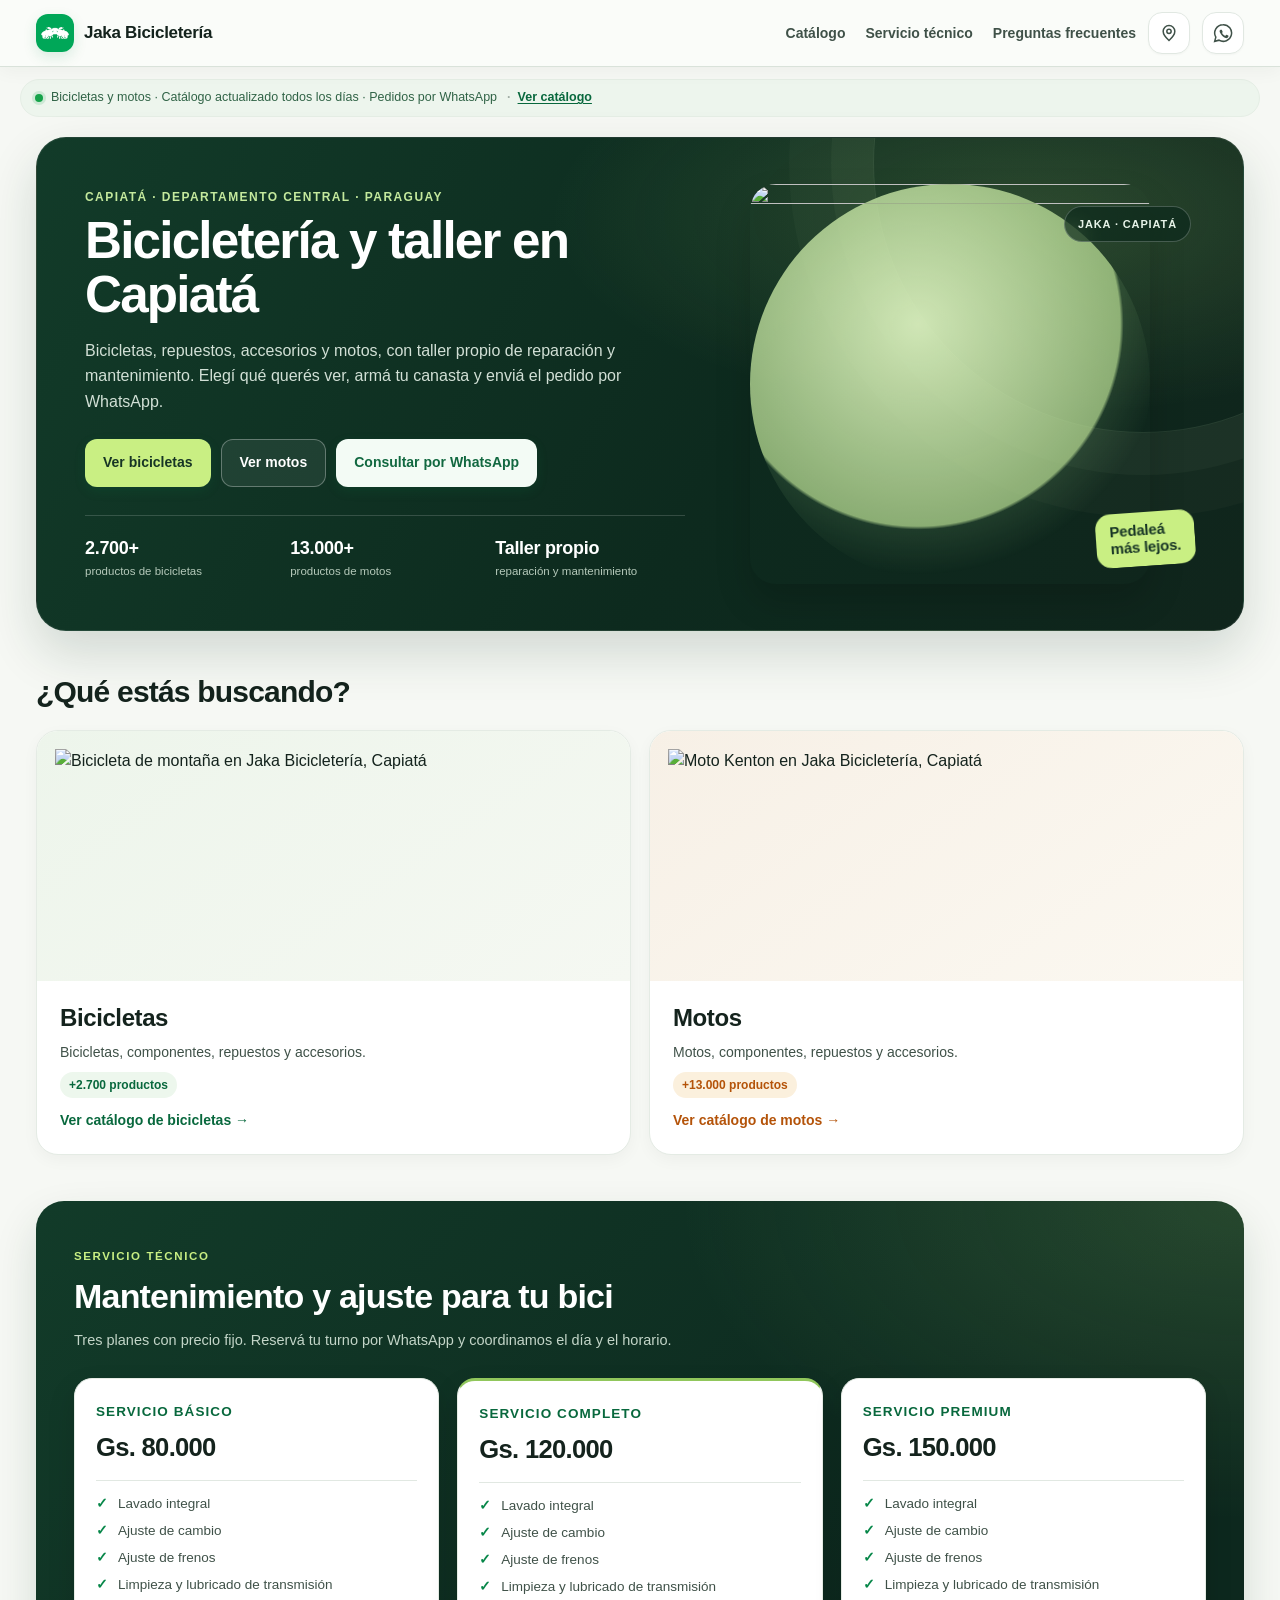
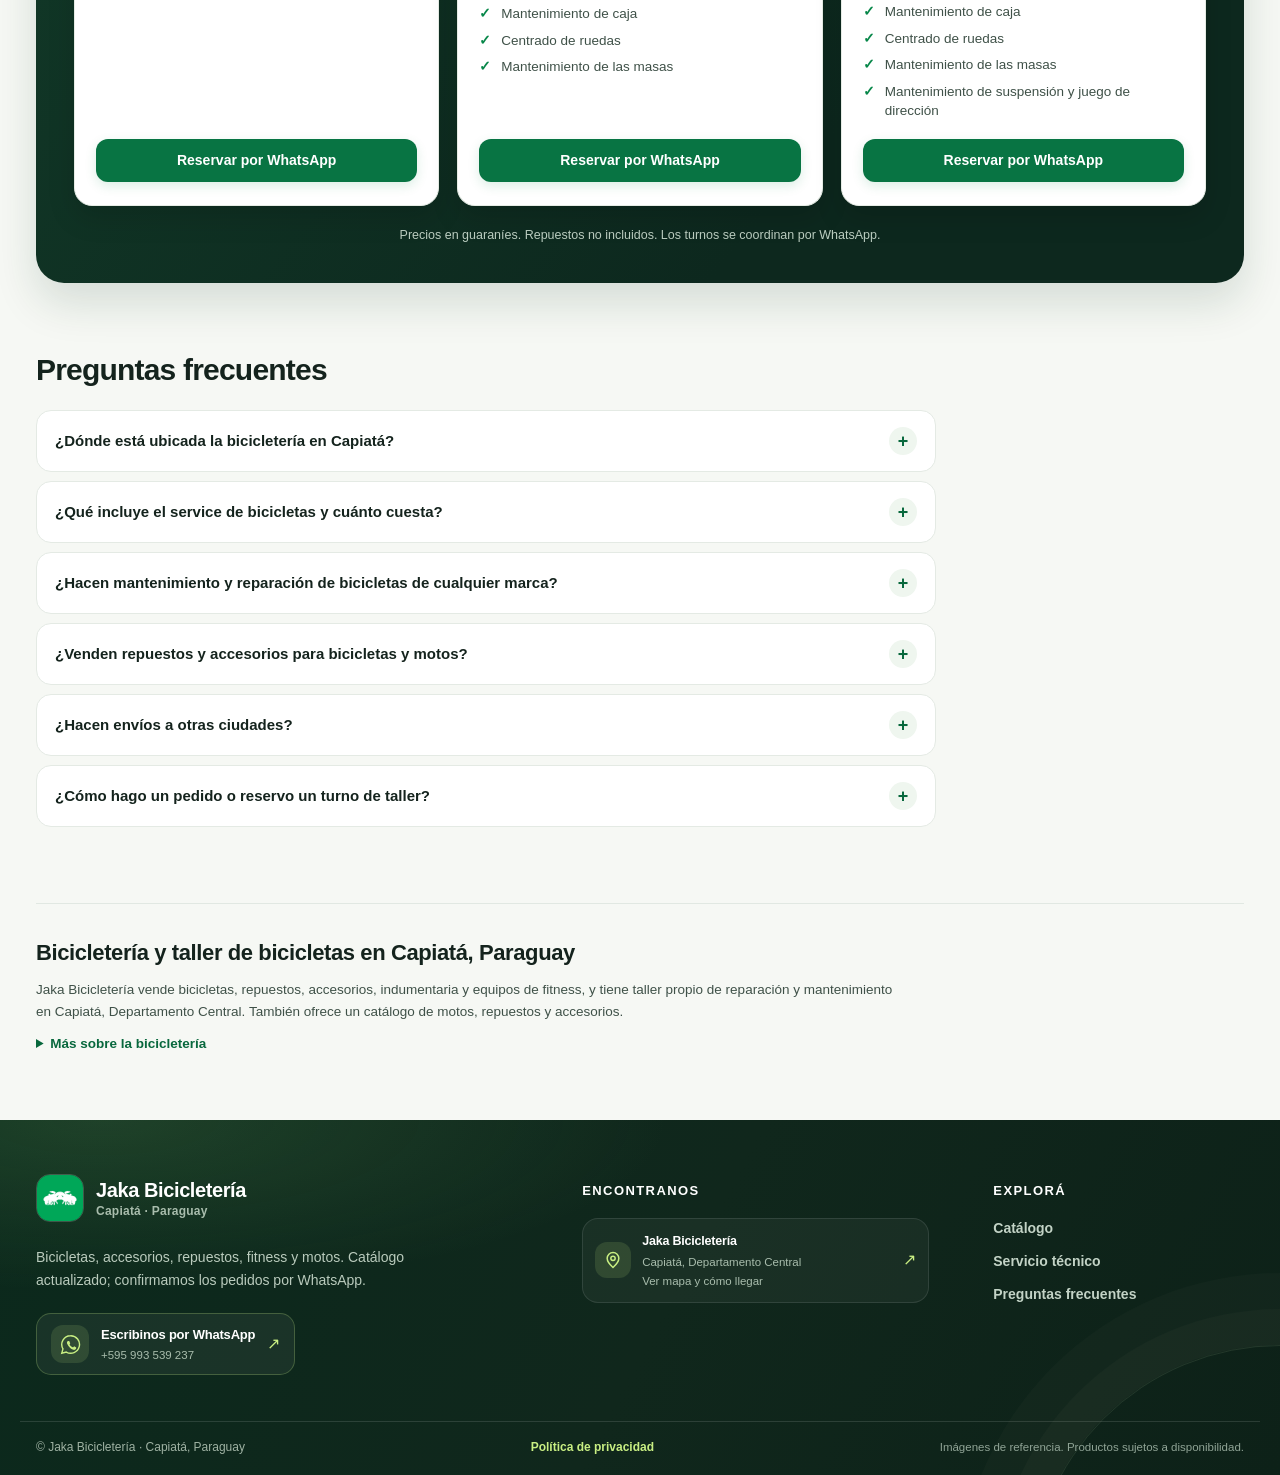
==== commit 1541ebc7: "Mejora el pie de página de la tienda" ====
--- a/tienda/index.html
+++ b/tienda/index.html
@@ -52,7 +52,7 @@
 <link rel="apple-touch-icon" sizes="180x180" href="assets/apple-touch-icon.png">
 <link rel="shortcut icon" href="assets/favicon.ico">
 <link rel="manifest" href="manifest.json">
-<link rel="stylesheet" href="assets/estilos.css?v=20261126b">
+<link rel="stylesheet" href="assets/estilos.css?v=20261126c">
 <link rel="preconnect" href="https://www.ciclovia.com.py" crossorigin>
 <link rel="preconnect" href="https://www.chacomer.com.py" crossorigin>
 <link rel="dns-prefetch" href="https://www.ciclovia.com.py">
@@ -381,19 +381,39 @@
 <!-- ================= Pie ================= -->
 <footer class="pie">
   <div class="contenedor pie__interior">
-    <div>
-      <strong>Jaka Bicicletería</strong>
-      <p>Bicicletas, accesorios, repuestos, fitness y motos. Catálogo actualizado automáticamente; los pedidos se confirman por WhatsApp.</p>
-    </div>
-    <div class="pie__links">
-      <a href="https://wa.me/595993539237?text=Hola!%20Quiero%20hacer%20una%20consulta." target="_blank" rel="noopener">WhatsApp +595 993 539 237</a>
-      <a href="https://maps.app.goo.gl/fmhizu2Qwd3aCJEZ9" target="_blank" rel="noopener">Cómo llegar al local</a>
-      <a href="tienda.html">Catálogo</a>
-      <a href="#servicio-tecnico">Servicio técnico</a>
-      <a href="#faq">Preguntas frecuentes</a>
-      <a href="privacidad.html">Privacidad</a>
-      <span class="pie__nota">Imágenes de referencia. Productos sujetos a disponibilidad.</span>
-    </div>
+    <div class="pie__marca">
+      <a class="pie__identidad" href="/" aria-label="Jaka Bicicletería, volver al inicio">
+        <img class="pie__logo" src="assets/jaka-icono.png" alt="" width="46" height="46" loading="lazy">
+        <span class="pie__texto"><strong>Jaka Bicicletería</strong><small>Capiatá · Paraguay</small></span>
+      </a>
+      <p>Bicicletas, accesorios, repuestos, fitness y motos. Catálogo actualizado; confirmamos los pedidos por WhatsApp.</p>
+      <a class="pie__whatsapp" id="pie-whatsapp" href="https://wa.me/595993539237?text=Hola!%20Quiero%20hacer%20una%20consulta." target="_blank" rel="noopener">
+        <span class="pie__whatsapp-icono" aria-hidden="true"><svg viewBox="0 0 24 24"><path d="M12 2a10 10 0 0 0-8.6 15L2 22l5.2-1.4A10 10 0 1 0 12 2Z"/><path d="M8.5 8.7c.3-.7.6-.7.9-.7h.7c.2 0 .5 0 .7.6s.7 1.7.8 1.8c0 .2.1.3 0 .5l-.4.6c-.1.2-.3.4-.1.7.2.3.7 1.1 1.5 1.8 1 .9 1.8 1.1 2 1.2.2.1.4.1.6-.1l.7-.8c.2-.2.4-.2.6-.1l1.6.8c.2.1.4.2.4.3.1.2.1.8-.2 1.5-.3.7-1.6 1.4-2.2 1.4-.6 0-2.4-.2-4.5-2.2-1.7-1.6-2.6-3.3-2.9-3.9-.3-.6-1-1.9-.7-3Z"/></svg></span>
+        <span class="pie__whatsapp-texto"><strong>Escribinos por WhatsApp</strong><small><span id="pie-numero">+595 993 539 237</span></small></span>
+        <span class="pie__flecha" aria-hidden="true">↗</span>
+      </a>
+    </div>
+    <section class="pie__columna" aria-labelledby="pie-ubicacion-titulo">
+      <h2 class="pie__titulo" id="pie-ubicacion-titulo">Encontranos</h2>
+      <a class="pie__ubicacion" id="pie-ubicacion" href="https://maps.app.goo.gl/fmhizu2Qwd3aCJEZ9" target="_blank" rel="noopener">
+        <span class="pie__ubicacion-icono" aria-hidden="true"><svg viewBox="0 0 24 24"><path d="M12 21s7-6.1 7-11a7 7 0 1 0-14 0c0 4.9 7 11 7 11Z"/><circle cx="12" cy="10" r="2.6"/></svg></span>
+        <span class="pie__ubicacion-texto"><strong>Jaka Bicicletería</strong><small>Capiatá, Departamento Central</small><small>Ver mapa y cómo llegar</small></span>
+        <span class="pie__flecha" aria-hidden="true">↗</span>
+      </a>
+    </section>
+    <nav class="pie__columna" aria-label="Explorar el sitio">
+      <h2 class="pie__titulo">Explorá</h2>
+      <div class="pie__links">
+        <a href="tienda.html">Catálogo</a>
+        <a href="#servicio-tecnico">Servicio técnico</a>
+        <a href="#faq">Preguntas frecuentes</a>
+      </div>
+    </nav>
+  </div>
+  <div class="contenedor pie__base">
+    <span>© Jaka Bicicletería · Capiatá, Paraguay</span>
+    <a href="privacidad.html">Política de privacidad</a>
+    <span class="pie__nota">Imágenes de referencia. Productos sujetos a disponibilidad.</span>
   </div>
 </footer>
 
--- a/tienda/assets/estilos.css
+++ b/tienda/assets/estilos.css
@@ -2289,10 +2289,116 @@
   font-size: 18px;
 }
 .seo-local { border-top-color: #e1e8e2; }
-.pie { margin-top: 0; background: #10271c; }
-.pie__interior { padding-top: 38px; padding-bottom: 40px; }
-.pie__links a { color: #c9ef83; }
-.pie__nota { color: #a2b4a7; }
+.pie {
+  position: relative;
+  isolation: isolate;
+  overflow: hidden;
+  margin-top: 0;
+  color: #eaf2eb;
+  background:
+    radial-gradient(ellipse at 8% 0%, rgba(105, 164, 92, .2), transparent 34%),
+    linear-gradient(118deg, #0b291c 0%, #10271c 52%, #0d2118 100%);
+}
+.pie::before {
+  content: "";
+  position: absolute;
+  z-index: -1;
+  width: 500px;
+  height: 500px;
+  right: -250px;
+  bottom: -370px;
+  border: 1px solid rgba(220, 246, 196, .1);
+  border-radius: 50%;
+  box-shadow: 0 0 0 36px rgba(220, 246, 196, .025), 0 0 0 72px rgba(220, 246, 196, .02);
+}
+.pie__interior {
+  display: grid;
+  grid-template-columns: minmax(0, 1.25fr) minmax(230px, .9fr) minmax(170px, .65fr);
+  align-items: start;
+  gap: clamp(30px, 5vw, 72px);
+  padding-top: 54px;
+  padding-bottom: 46px;
+}
+.pie__marca { max-width: 430px; }
+.pie__identidad { display: inline-flex; align-items: center; gap: 12px; text-decoration: none; }
+.pie__logo { width: 48px; height: 48px; border: 1px solid rgba(255,255,255,.18); border-radius: 14px; object-fit: cover; }
+.pie__texto { display: flex; flex-direction: column; gap: 2px; line-height: 1.2; }
+.pie__texto strong { color: #fff; font-size: 20px; letter-spacing: -.4px; }
+.pie__texto small { color: #a9bdad; font-size: 12px; font-weight: 600; letter-spacing: .02em; }
+.pie__marca p { max-width: 390px; margin: 17px 0 21px; color: #bacbbd; font-size: 14px; line-height: 1.65; }
+.pie__whatsapp {
+  display: flex;
+  align-items: center;
+  gap: 12px;
+  width: fit-content;
+  max-width: 100%;
+  padding: 11px 14px;
+  border: 1px solid rgba(201, 239, 131, .24);
+  border-radius: 15px;
+  background: rgba(255,255,255,.055);
+  color: #f0f6ef;
+  text-decoration: none;
+  transition: transform .16s, background .16s, border-color .16s;
+}
+.pie__whatsapp:hover { transform: translateY(-2px); border-color: rgba(201,239,131,.48); background: rgba(255,255,255,.09); }
+.pie__whatsapp-icono, .pie__ubicacion-icono {
+  display: grid;
+  flex: 0 0 38px;
+  width: 38px;
+  height: 38px;
+  place-items: center;
+  border-radius: 12px;
+  background: rgba(201,239,131,.13);
+  color: #c9ef83;
+}
+.pie__whatsapp-icono svg { width: 21px; height: 21px; }
+.pie__whatsapp-icono svg path:first-child { fill: none; stroke: currentColor; stroke-width: 1.6; }
+.pie__whatsapp-icono svg path:last-child { fill: currentColor; }
+.pie__whatsapp-texto, .pie__ubicacion-texto { display: flex; min-width: 0; flex-direction: column; gap: 3px; }
+.pie__whatsapp-texto strong, .pie__ubicacion-texto strong { color: #fff; font-size: 13px; }
+.pie__whatsapp-texto small, .pie__ubicacion-texto small { color: #a9bdad; font-size: 11.5px; line-height: 1.4; }
+.pie__flecha { margin-left: auto; color: #c9ef83; font-size: 16px; }
+.pie__columna { min-width: 0; }
+.pie__titulo { margin: 7px 0 17px; color: #fff; font-size: 13px; font-weight: 800; letter-spacing: .11em; text-transform: uppercase; }
+.pie__ubicacion {
+  display: flex;
+  align-items: center;
+  gap: 11px;
+  padding: 13px 12px;
+  border: 1px solid rgba(255,255,255,.1);
+  border-radius: 16px;
+  background: rgba(255,255,255,.045);
+  color: inherit;
+  text-decoration: none;
+  transition: background .16s, border-color .16s, transform .16s;
+}
+.pie__ubicacion:hover { transform: translateY(-2px); border-color: rgba(201,239,131,.34); background: rgba(255,255,255,.075); }
+.pie__ubicacion-icono { flex-basis: 36px; width: 36px; height: 36px; }
+.pie__ubicacion-icono svg { width: 20px; height: 20px; fill: none; stroke: currentColor; stroke-width: 1.8; stroke-linecap: round; stroke-linejoin: round; }
+.pie__ubicacion-texto strong { font-size: 12.5px; }
+.pie__links { display: grid; gap: 12px; font-size: 14px; }
+.pie__links a { width: fit-content; color: #c3d3c6; font-weight: 550; text-decoration: none; transition: color .16s, transform .16s; }
+.pie__links a:hover { transform: translateX(3px); color: #c9ef83; }
+.pie__base {
+  display: flex;
+  align-items: center;
+  justify-content: space-between;
+  gap: 14px 24px;
+  flex-wrap: wrap;
+  padding-top: 16px;
+  padding-bottom: 19px;
+  border-top: 1px solid rgba(255,255,255,.12);
+  color: #9fb2a3;
+  font-size: 12px;
+}
+.pie__base > a { color: #c9ef83; font-weight: 650; text-decoration: none; }
+.pie__base > a:hover { text-decoration: underline; text-underline-offset: 3px; }
+.pie__nota { margin: 0; color: #90a496; font-size: 11.5px; }
+
+@media (min-width: 701px) and (max-width: 980px) {
+  .pie__interior { grid-template-columns: repeat(2, minmax(0, 1fr)); gap: 32px 24px; padding-top: 42px; }
+  .pie__marca { grid-column: 1 / -1; max-width: 620px; }
+}
 
 .panel { border-left: 1px solid rgba(20,35,29,.08); }
 .panel__cabecera, .modal__cabecera { background: #fbfcfa; }
@@ -2381,7 +2487,17 @@
   .faq { padding: 25px 0 30px; }
   .faq__item { padding-inline: 14px; }
   .faq__item summary h3 { font-size: 14px; }
-  .pie__interior { padding-bottom: 90px; }
+  .pie__interior { grid-template-columns: minmax(0, 1fr) minmax(0, 1fr); gap: 27px 18px; padding-top: 36px; padding-bottom: 29px; }
+  .pie__marca { grid-column: 1 / -1; max-width: 100%; }
+  .pie__marca p { max-width: 440px; margin: 14px 0 17px; }
+  .pie__titulo { margin: 3px 0 13px; font-size: 11px; }
+  .pie__ubicacion { align-items: flex-start; gap: 8px; padding: 10px 9px; }
+  .pie__ubicacion-icono { flex-basis: 32px; width: 32px; height: 32px; }
+  .pie__ubicacion-texto strong { font-size: 11.5px; }
+  .pie__ubicacion-texto small { font-size: 10.5px; }
+  .pie__links { gap: 11px; font-size: 12.5px; }
+  .pie__base { display: grid; grid-template-columns: 1fr auto; gap: 9px 12px; padding-top: 14px; padding-bottom: 22px; font-size: 11px; }
+  .pie__nota { grid-column: 1 / -1; }
   .modal__caja { max-height: 95vh; }
 }
 
@@ -2398,4 +2514,7 @@
   .landing-hero { padding-inline: 18px; }
   .landing-hero__datos { grid-template-columns: repeat(2, minmax(0, 1fr)); }
   .landing-hero__datos span:last-child { grid-column: 1 / -1; }
-}
+  .pie__interior { grid-template-columns: 1fr; gap: 24px; }
+  .pie__marca { grid-column: auto; }
+  .pie__ubicacion { max-width: 360px; }
+}
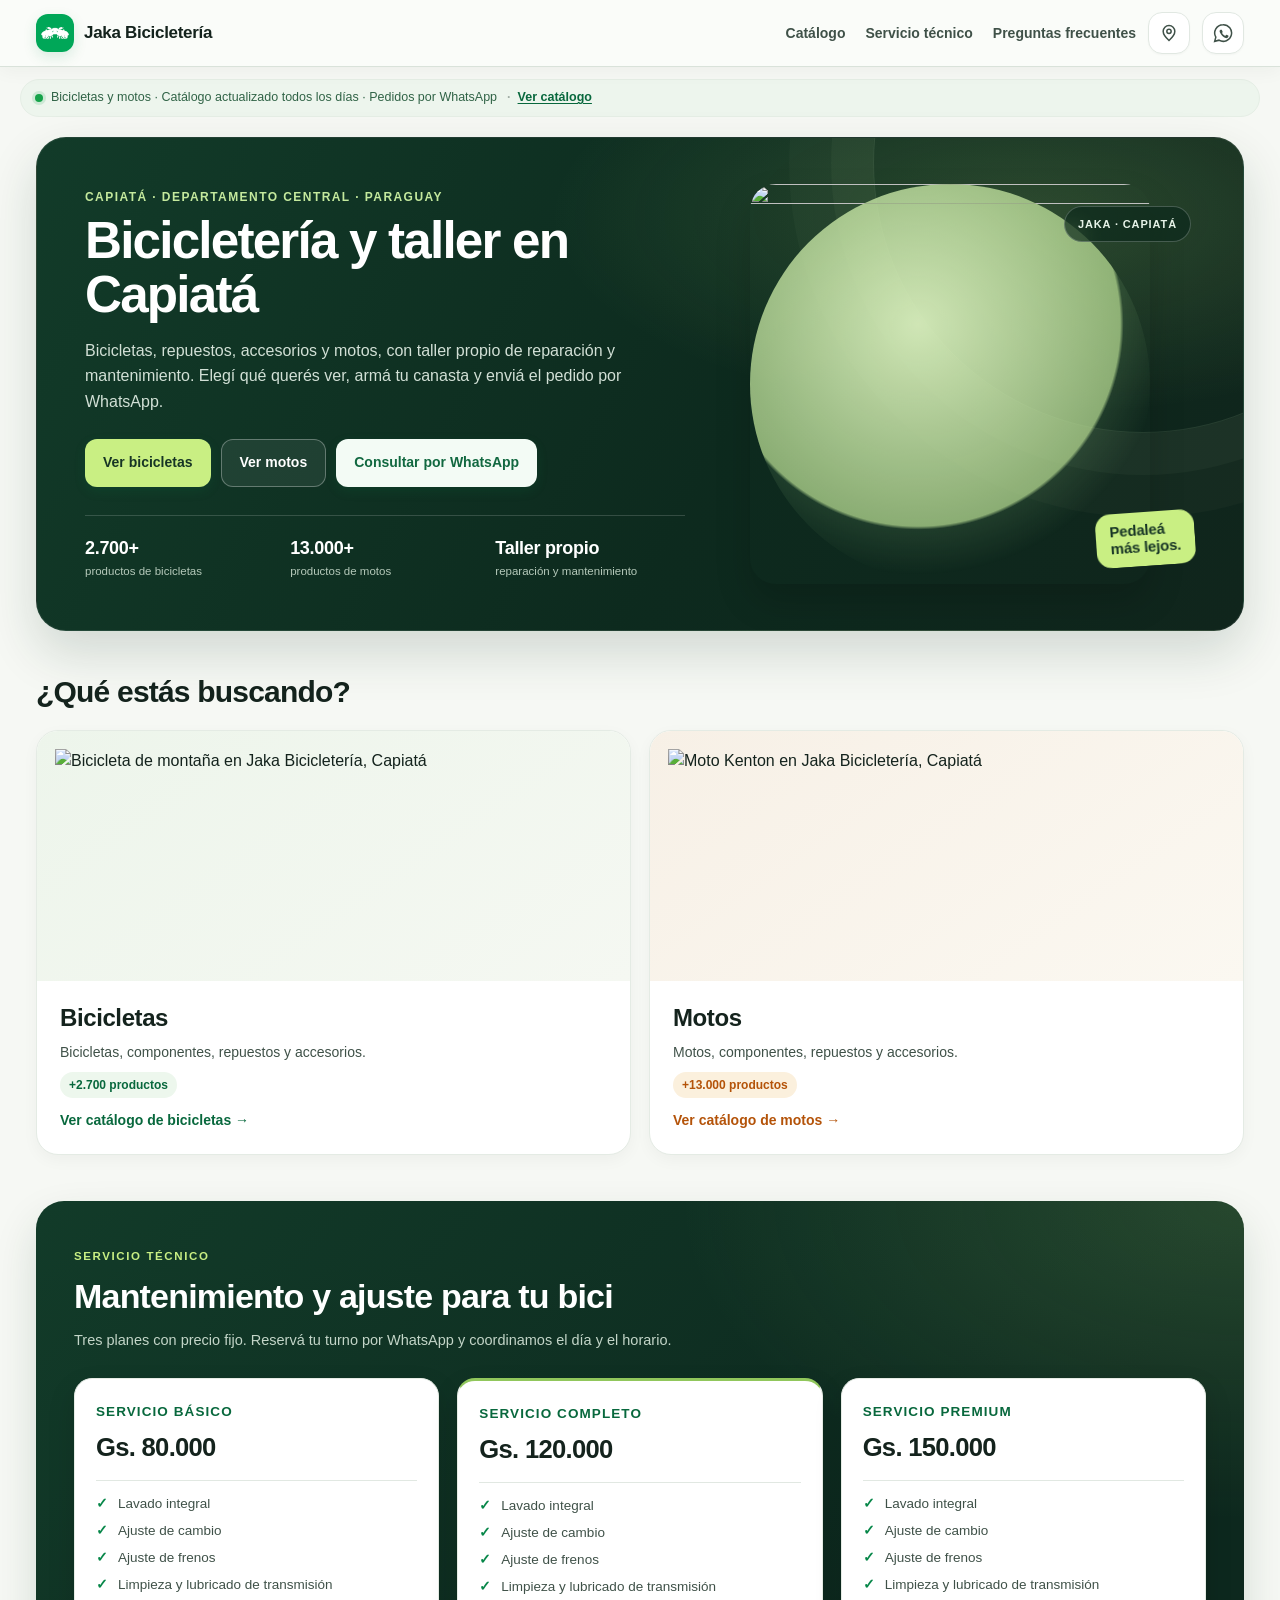
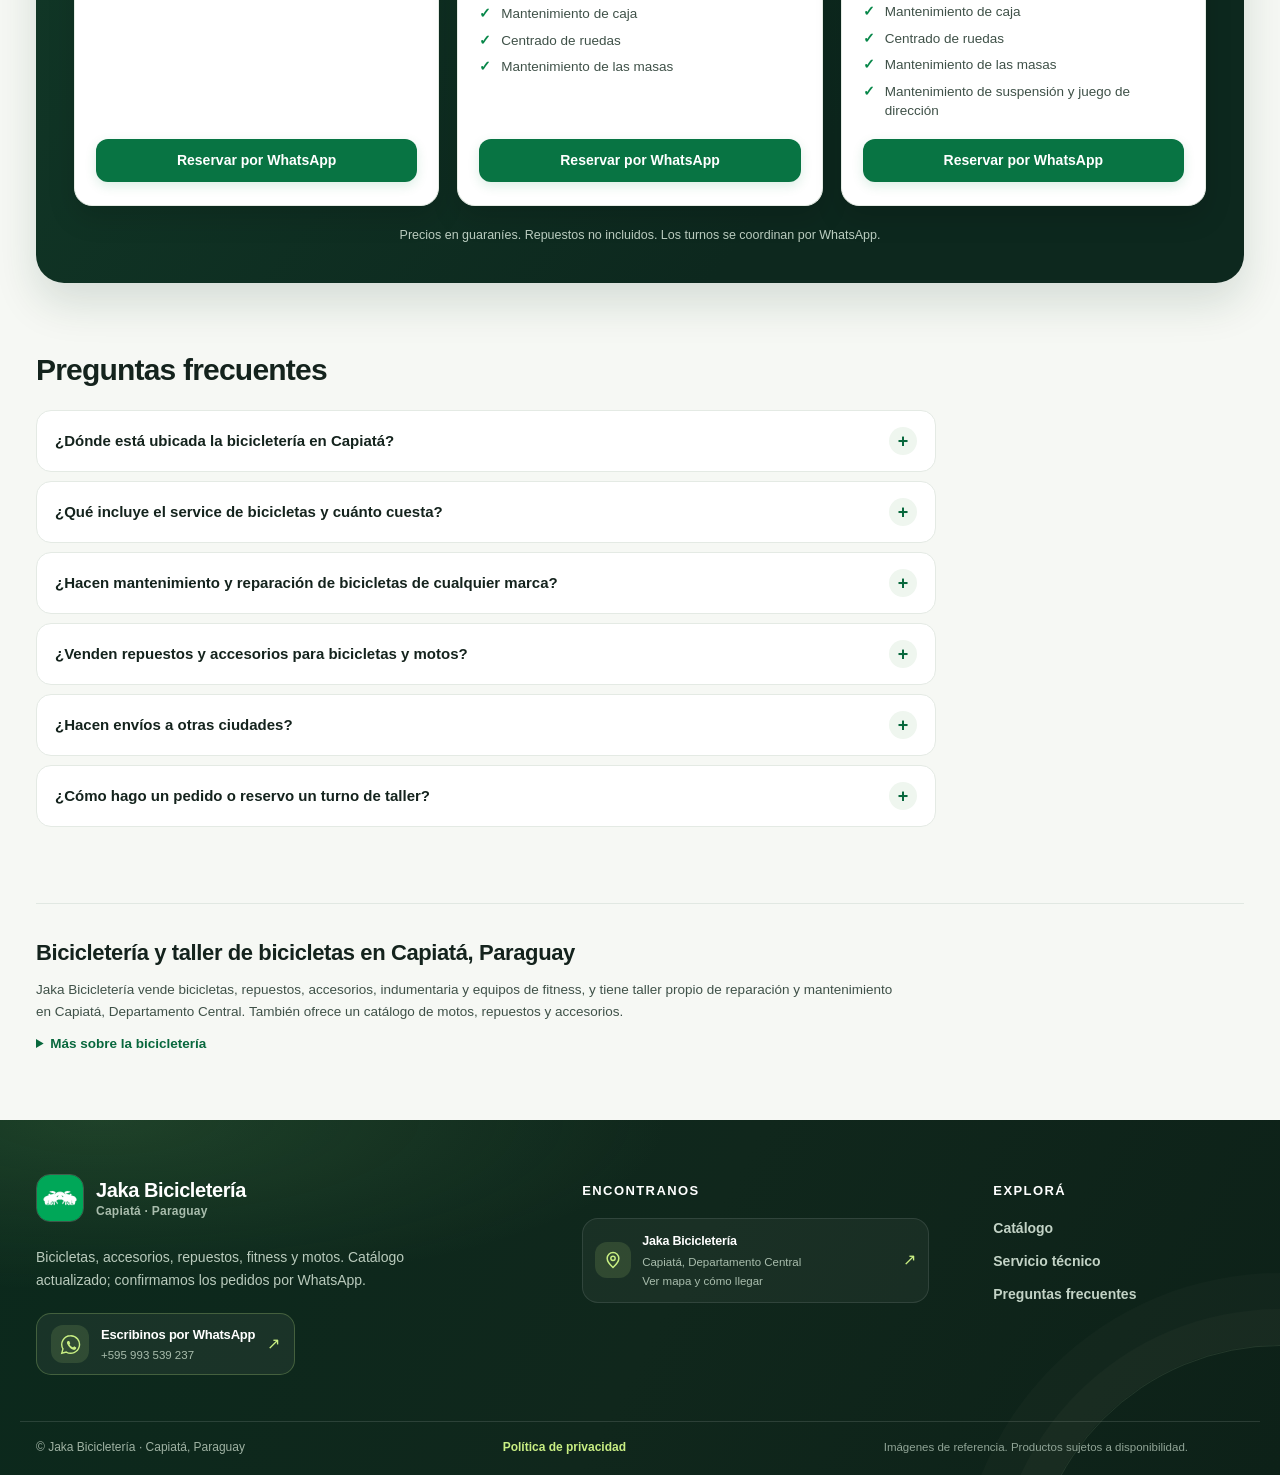
==== commit 3cb56ef7: "Afina el pie de página responsive" ====
--- a/tienda/index.html
+++ b/tienda/index.html
@@ -52,7 +52,7 @@
 <link rel="apple-touch-icon" sizes="180x180" href="assets/apple-touch-icon.png">
 <link rel="shortcut icon" href="assets/favicon.ico">
 <link rel="manifest" href="manifest.json">
-<link rel="stylesheet" href="assets/estilos.css?v=20261126c">
+<link rel="stylesheet" href="assets/estilos.css?v=20261126f">
 <link rel="preconnect" href="https://www.ciclovia.com.py" crossorigin>
 <link rel="preconnect" href="https://www.chacomer.com.py" crossorigin>
 <link rel="dns-prefetch" href="https://www.ciclovia.com.py">
--- a/tienda/assets/estilos.css
+++ b/tienda/assets/estilos.css
@@ -2385,8 +2385,7 @@
   justify-content: space-between;
   gap: 14px 24px;
   flex-wrap: wrap;
-  padding-top: 16px;
-  padding-bottom: 19px;
+  padding: 16px 72px 19px 16px;
   border-top: 1px solid rgba(255,255,255,.12);
   color: #9fb2a3;
   font-size: 12px;
@@ -2496,8 +2495,9 @@
   .pie__ubicacion-texto strong { font-size: 11.5px; }
   .pie__ubicacion-texto small { font-size: 10.5px; }
   .pie__links { gap: 11px; font-size: 12.5px; }
-  .pie__base { display: grid; grid-template-columns: 1fr auto; gap: 9px 12px; padding-top: 14px; padding-bottom: 22px; font-size: 11px; }
-  .pie__nota { grid-column: 1 / -1; }
+  .pie__base { display: grid; grid-template-columns: 1fr; gap: 9px; padding: 14px 76px 22px 16px; font-size: 11px; }
+  .pie__base > a { justify-self: start; }
+  .pie__nota { grid-column: auto; }
   .modal__caja { max-height: 95vh; }
 }
 
@@ -2518,3 +2518,9 @@
   .pie__marca { grid-column: auto; }
   .pie__ubicacion { max-width: 360px; }
 }
+
+@media (max-width: 420px) {
+  .pie__interior { grid-template-columns: 1fr; gap: 24px; }
+  .pie__marca { grid-column: auto; }
+  .pie__ubicacion { max-width: 360px; }
+}
